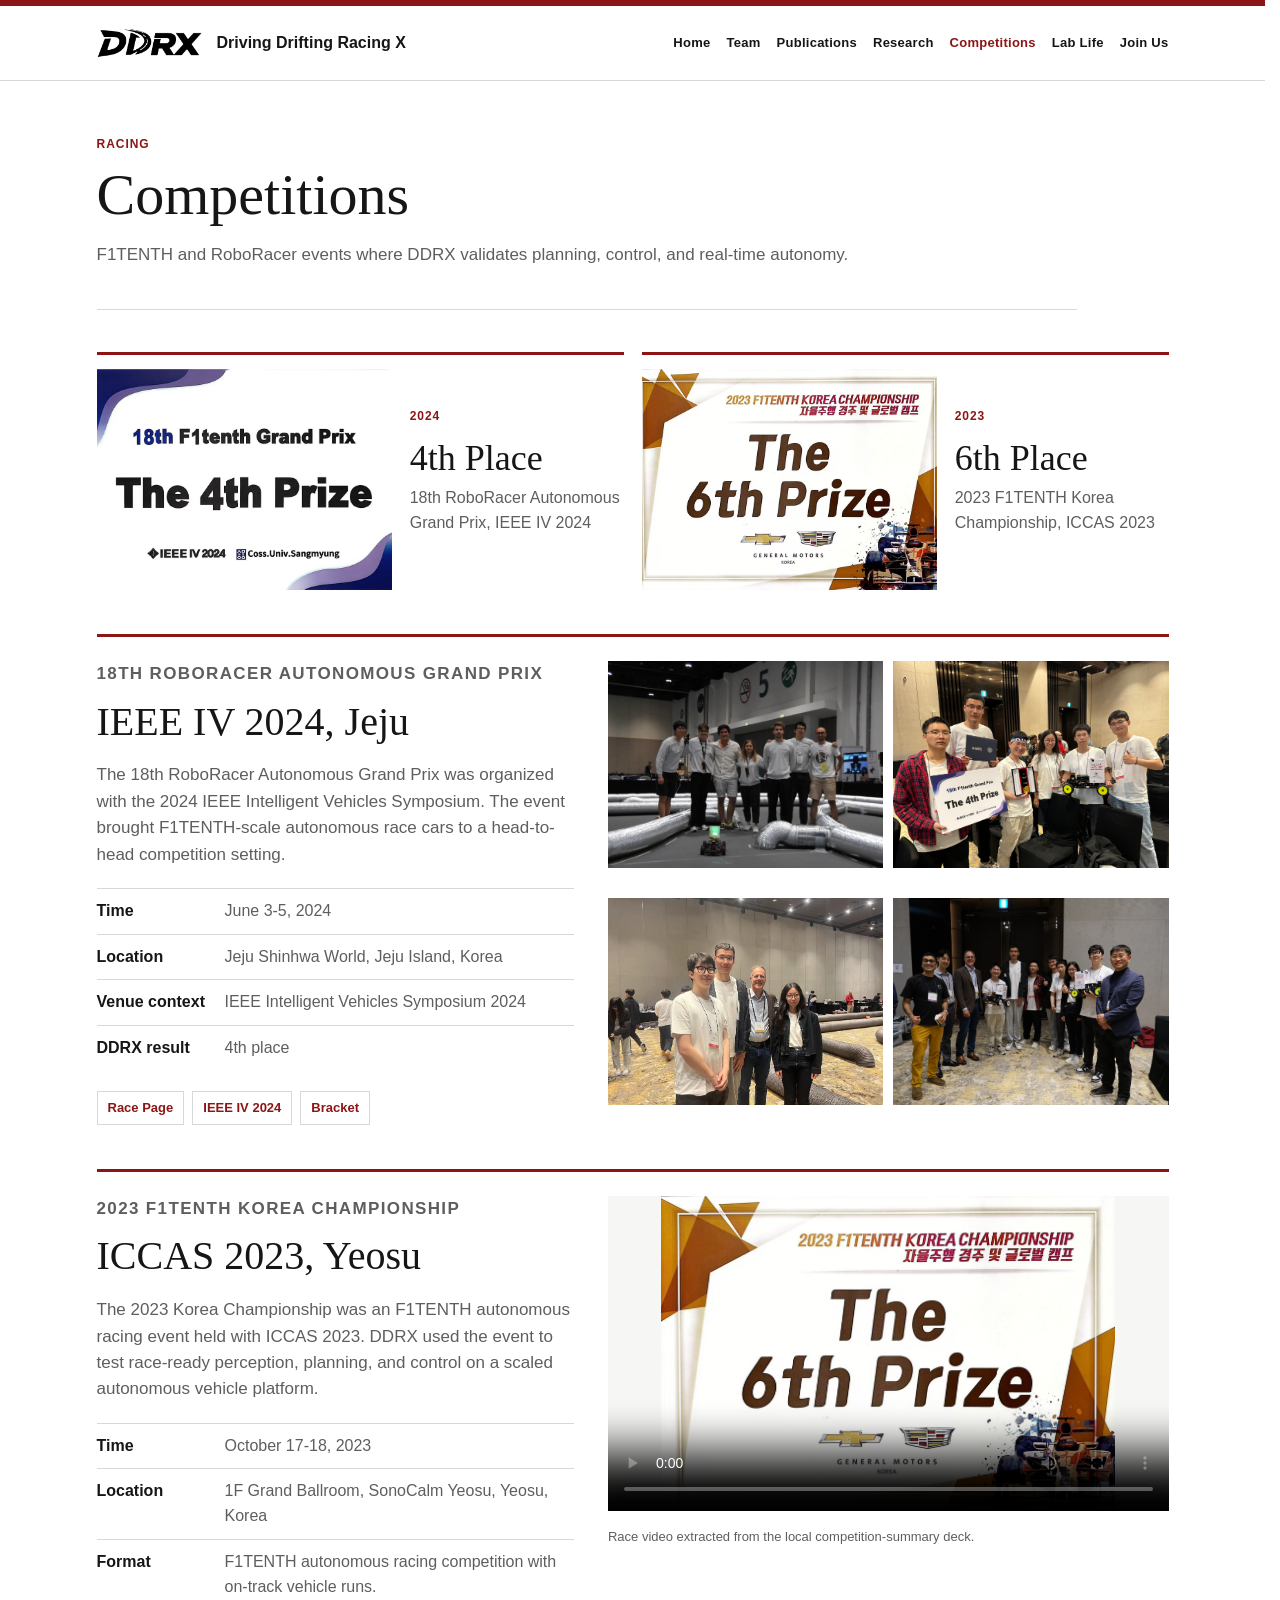
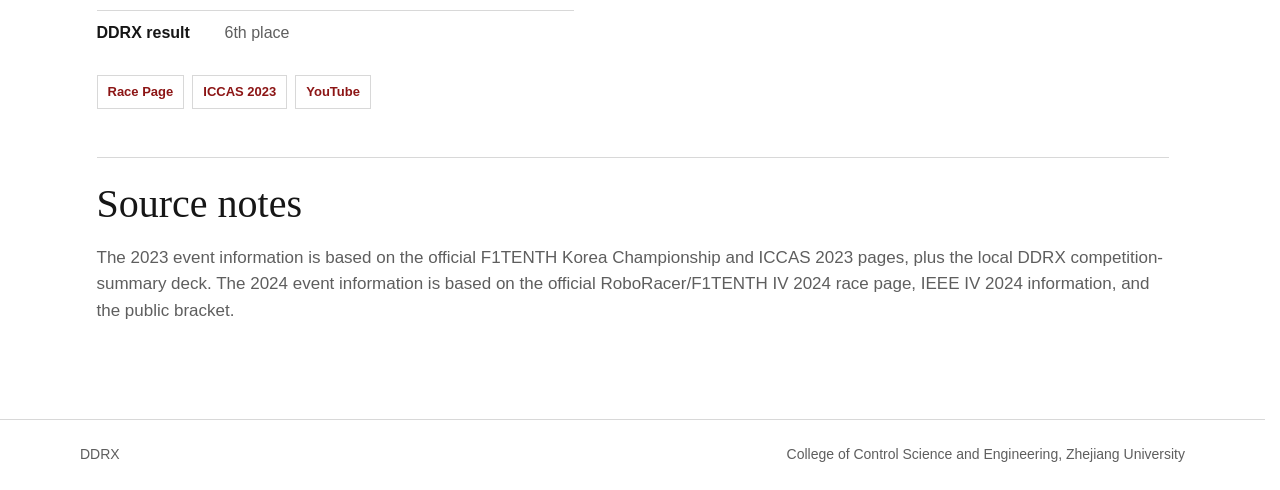
==== competitions.html @ b9c8c486 "Highlight competition awards" ====
<!doctype html>
<html lang="en">
  <head>
    <meta charset="utf-8">
    <meta name="viewport" content="width=device-width, initial-scale=1">
    <title>Competitions - DDRX Vehicle Control Group</title>
    <link rel="stylesheet" href="assets/css/styles.css">
  </head>
  <body>
    <header class="site-header">
      <div class="top-rule"></div>
      <div class="header-inner">
        <a class="brand" href="index.html" aria-label="DDRX home">
          <img src="assets/images/ddrx-logo-transparent.png" alt="DDRX">
          <span>Driving Drifting Racing X</span>
        </a>
        <button class="nav-toggle" type="button" aria-label="Open navigation" aria-expanded="false">
          <span></span><span></span><span></span>
        </button>
        <nav class="site-nav" aria-label="Main navigation">
          <a href="index.html">Home</a>
          <a href="people.html">Team</a>
          <a href="publications.html">Publications</a>
          <a href="projects.html">Research</a>
          <a href="competitions.html" aria-current="page">Competitions</a>
          <a href="lab-life.html">Lab Life</a>
          <a href="contact.html">Join Us</a>
        </nav>
      </div>
    </header>

    <main class="page">
      <section class="page-heading wide">
        <p class="eyebrow">Racing</p>
        <h1>Competitions</h1>
        <p>F1TENTH and RoboRacer events where DDRX validates planning, control, and real-time autonomy.</p>
      </section>

      <section class="award-highlights">
        <article>
          <img src="assets/images/competitions/iv-2024/iv-2024-award-4th.jpg" alt="DDRX 4th place award at the 18th RoboRacer Autonomous Grand Prix">
          <div>
            <p class="eyebrow">2024</p>
            <h2>4th Place</h2>
            <p>18th RoboRacer Autonomous Grand Prix, IEEE IV 2024</p>
          </div>
        </article>
        <article>
          <img src="assets/images/competitions/korea-2023/korea-2023-award-6th.jpg" alt="DDRX 6th place award at the 2023 F1TENTH Korea Championship">
          <div>
            <p class="eyebrow">2023</p>
            <h2>6th Place</h2>
            <p>2023 F1TENTH Korea Championship, ICCAS 2023</p>
          </div>
        </article>
      </section>

      <section class="competition-list">
        <article class="competition-card">
          <div class="competition-copy">
            <p class="eyebrow">18th RoboRacer Autonomous Grand Prix</p>
            <h2>IEEE IV 2024, Jeju</h2>
            <p>The 18th RoboRacer Autonomous Grand Prix was organized with the 2024 IEEE Intelligent Vehicles Symposium. The event brought F1TENTH-scale autonomous race cars to a head-to-head competition setting.</p>
            <dl class="event-facts">
              <div><dt>Time</dt><dd>June 3-5, 2024</dd></div>
              <div><dt>Location</dt><dd>Jeju Shinhwa World, Jeju Island, Korea</dd></div>
              <div><dt>Venue context</dt><dd>IEEE Intelligent Vehicles Symposium 2024</dd></div>
              <div><dt>DDRX result</dt><dd>4th place</dd></div>
            </dl>
            <div class="paper-links">
              <a href="https://iv2024-race.f1tenth.org/" target="_blank" rel="noreferrer">Race Page</a>
              <a href="https://2024.ieee-iv.org/" target="_blank" rel="noreferrer">IEEE IV 2024</a>
              <a href="https://challonge.com/18TH_Roboracer" target="_blank" rel="noreferrer">Bracket</a>
            </div>
          </div>
          <div class="activity-gallery">
            <img src="assets/images/competitions/iv-2024/iv-2024-01.jpg" alt="DDRX RoboRacer competition result">
            <img src="assets/images/competitions/iv-2024/iv-2024-02.jpg" alt="DDRX team at RoboRacer competition">
            <img src="assets/images/competitions/iv-2024/iv-2024-03.jpg" alt="DDRX race preparation">
            <img src="assets/images/competitions/iv-2024/iv-2024-04.jpg" alt="DDRX F1TENTH competition scene">
          </div>
        </article>

        <article class="competition-card">
          <div class="competition-copy">
            <p class="eyebrow">2023 F1TENTH Korea Championship</p>
            <h2>ICCAS 2023, Yeosu</h2>
            <p>The 2023 Korea Championship was an F1TENTH autonomous racing event held with ICCAS 2023. DDRX used the event to test race-ready perception, planning, and control on a scaled autonomous vehicle platform.</p>
            <dl class="event-facts">
              <div><dt>Time</dt><dd>October 17-18, 2023</dd></div>
              <div><dt>Location</dt><dd>1F Grand Ballroom, SonoCalm Yeosu, Yeosu, Korea</dd></div>
              <div><dt>Format</dt><dd>F1TENTH autonomous racing competition with on-track vehicle runs.</dd></div>
              <div><dt>DDRX result</dt><dd>6th place</dd></div>
            </dl>
            <div class="paper-links">
              <a href="https://korea-race23.f1tenth.org/" target="_blank" rel="noreferrer">Race Page</a>
              <a href="https://2023.iccas.org/" target="_blank" rel="noreferrer">ICCAS 2023</a>
              <a href="https://www.youtube.com/watch?v=LD_JWum5L_I" target="_blank" rel="noreferrer">YouTube</a>
            </div>
          </div>
          <div class="competition-media">
            <video controls preload="metadata" poster="assets/images/competitions/korea-2023/korea-2023-award-6th.jpg">
              <source src="assets/videos/competitions/korea-2023/korea-2023-race-video.mp4" type="video/mp4">
            </video>
            <p class="media-caption">Race video extracted from the local competition-summary deck.</p>
          </div>
        </article>
      </section>

      <section class="activity-note">
        <h2>Source notes</h2>
        <p>The 2023 event information is based on the official F1TENTH Korea Championship and ICCAS 2023 pages, plus the local DDRX competition-summary deck. The 2024 event information is based on the official RoboRacer/F1TENTH IV 2024 race page, IEEE IV 2024 information, and the public bracket.</p>
      </section>
    </main>

    <footer class="site-footer">
      <span>DDRX</span>
      <span>College of Control Science and Engineering, Zhejiang University</span>
    </footer>
    <script src="assets/js/main.js"></script>
  </body>
</html>
---- assets/css/styles.css ----
:root {
  --color-ink: #161616;
  --color-muted: #5e5e5e;
  --color-line: #d8d8d8;
  --color-paper: #ffffff;
  --color-soft: #f6f6f4;
  --color-accent: #8c1515;
  --color-accent-dark: #5f0f0f;
  --layout-max: 1120px;
  --space-page-x: 24px;
}

/* Base */
* {
  box-sizing: border-box;
}

html {
  color: var(--color-ink);
  font-family: Arial, Helvetica, sans-serif;
  line-height: 1.55;
  overflow-y: scroll;
  scroll-behavior: smooth;
  scrollbar-gutter: stable;
}

body {
  margin: 0;
  background: var(--color-paper);
}

a {
  color: var(--color-accent);
  text-decoration: none;
}

a:hover {
  color: var(--color-accent-dark);
  text-decoration: underline;
  text-underline-offset: 3px;
}

img {
  display: block;
  max-width: 100%;
}

h1,
h2,
h3,
p {
  margin-top: 0;
}

h1,
h2 {
  font-family: Georgia, "Times New Roman", serif;
  font-weight: 500;
  letter-spacing: 0;
}

h1 {
  margin-bottom: 18px;
  font-size: clamp(42px, 6vw, 76px);
  line-height: 1;
}

.hero-motto {
  margin-bottom: 0;
  font-size: clamp(30px, 3.7vw, 46px);
  line-height: 1.08;
}

.hero-motto span {
  display: block;
  white-space: nowrap;
}

.hero-motto span:nth-child(2) {
  margin-left: 0;
}

.hero-motto span:nth-child(3) {
  margin-left: 0;
}

.hero-motto em {
  color: var(--color-accent);
  font-style: normal;
}

h2 {
  margin-bottom: 18px;
  font-size: clamp(28px, 3.8vw, 40px);
  line-height: 1.12;
}

h3 {
  margin-bottom: 8px;
  font-size: 21px;
  line-height: 1.28;
}

/* Header */
.site-header {
  position: sticky;
  top: 0;
  z-index: 20;
  background: rgba(255, 255, 255, 0.96);
  border-bottom: 1px solid var(--color-line);
  backdrop-filter: blur(10px);
}

.top-rule {
  height: 6px;
  background: var(--color-accent);
}

.header-inner {
  display: flex;
  align-items: center;
  justify-content: space-between;
  gap: 24px;
  max-width: var(--layout-max);
  min-height: 74px;
  margin: 0 auto;
  padding: 0 var(--space-page-x);
}

.brand {
  display: flex;
  align-items: center;
  gap: 14px;
  min-width: 0;
  color: var(--color-ink);
  font-weight: 700;
}

.brand img {
  width: 106px;
  height: 36px;
  object-fit: contain;
}

.brand span {
  max-width: 300px;
  overflow: hidden;
  white-space: nowrap;
  text-overflow: ellipsis;
}

.site-nav {
  display: flex;
  gap: 16px;
  align-items: center;
}

.site-nav a {
  color: var(--color-ink);
  font-size: 13px;
  font-weight: 700;
  letter-spacing: 0.02em;
}

.site-nav a[aria-current="page"] {
  color: var(--color-accent);
}

.nav-toggle {
  display: none;
  width: 42px;
  height: 42px;
  border: 1px solid var(--color-line);
  background: var(--color-paper);
}

.nav-toggle span {
  display: block;
  width: 18px;
  height: 2px;
  margin: 4px auto;
  background: var(--color-ink);
}

/* Shared Layout */
.lab-intro,
.research-overview,
.front-columns,
.source-band,
.page,
.lab-system {
  max-width: var(--layout-max);
  margin: 0 auto;
  padding-right: var(--space-page-x);
  padding-left: var(--space-page-x);
}

.page {
  padding-top: 54px;
  padding-bottom: 78px;
}

.home-page {
  max-width: var(--layout-max);
  margin: 0 auto;
  padding-right: var(--space-page-x);
  padding-left: var(--space-page-x);
}

.home-page .lab-intro,
.home-page .research-overview,
.home-page .front-columns,
.home-page .source-band {
  padding-right: 0;
  padding-left: 0;
}

.page-heading {
  max-width: 820px;
  margin-bottom: 42px;
  padding-bottom: 24px;
  border-bottom: 1px solid var(--color-line);
}

.page-heading.wide {
  max-width: 980px;
}

.page-heading h1 {
  font-size: clamp(36px, 4.7vw, 58px);
}

.page-heading p:not(.eyebrow) {
  color: var(--color-muted);
  font-size: 17px;
}

.eyebrow,
.tag {
  color: var(--color-accent);
  font-size: 12px;
  font-weight: 800;
  letter-spacing: 0.08em;
  text-transform: uppercase;
}

.eyebrow {
  margin-bottom: 12px;
  white-space: nowrap;
}

.tag {
  display: inline-flex;
  margin-bottom: 18px;
}

.section-heading {
  margin-bottom: 24px;
}

.muted,
.research-overview p,
.research-showcase p,
.publication p,
.profile-bio,
.profile-head p,
.news-list span {
  color: var(--color-muted);
}

.source-links,
.paper-links,
.profile-links {
  display: flex;
  flex-wrap: wrap;
  gap: 8px;
}

.source-links a,
.paper-links a,
.profile-links a,
.research-showcase a,
.contact-box a {
  display: inline-flex;
  align-items: center;
  min-height: 34px;
  padding: 0 10px;
  border: 1px solid var(--color-line);
  background: var(--color-paper);
  color: var(--color-accent);
  font-size: 13px;
  font-weight: 700;
}

/* Home */
.lab-hero {
  display: grid;
  grid-template-columns: minmax(520px, 1fr) minmax(320px, 0.82fr);
  gap: 28px;
  align-items: center;
  min-height: 0;
  padding-bottom: 24px;
  border-bottom: 1px solid var(--color-line);
}

.hero-copy p:not(.eyebrow) {
  max-width: 520px;
  color: var(--color-muted);
  font-size: 19px;
}

.hero-brand-panel {
  display: grid;
  justify-items: end;
  padding: 0;
  transform: translateY(8px);
}

.hero-brand-panel img {
  width: min(100%, 430px);
  max-height: 126px;
  object-fit: contain;
}

.lab-intro {
  display: grid;
  grid-template-columns: 1.2fr 0.8fr;
  gap: 34px;
  padding-top: 24px;
  padding-bottom: 32px;
  border-bottom: 1px solid var(--color-line);
}

.lab-intro p {
  max-width: 720px;
  color: var(--color-muted);
  font-size: 18px;
}

.intro-facts {
  display: grid;
  gap: 12px;
  align-content: start;
}

.intro-facts span {
  display: flex;
  justify-content: space-between;
  gap: 20px;
  padding-bottom: 12px;
  border-bottom: 1px solid var(--color-line);
  color: var(--color-muted);
}

.intro-facts strong {
  color: var(--color-ink);
}

.research-overview {
  display: grid;
  grid-template-columns: repeat(3, minmax(0, 1fr));
  gap: 20px;
  padding-top: 38px;
  padding-bottom: 42px;
}

.research-overview article,
.research-showcase article,
.profile-card,
.publication,
.contact-box {
  border-top: 3px solid var(--color-accent);
  background: var(--color-paper);
}

.research-overview img,
.research-thumb {
  width: 100%;
  height: 138px;
  object-fit: cover;
  margin-bottom: 20px;
  border-bottom: 1px solid var(--color-line);
  background: var(--color-soft);
}

.front-columns {
  display: grid;
  grid-template-columns: minmax(0, 1fr) 300px;
  gap: 34px;
  padding-top: 42px;
  padding-bottom: 46px;
  border-top: 1px solid var(--color-line);
}

.featured-list {
  display: grid;
  gap: 18px;
}

.featured-list a {
  display: grid;
  grid-template-columns: 180px minmax(0, 1fr);
  gap: 18px;
  align-items: center;
  padding-bottom: 18px;
  border-bottom: 1px solid var(--color-line);
}

.featured-list img {
  width: 100%;
  height: 102px;
  object-fit: cover;
  background: var(--color-soft);
}

.featured-list time,
.news-list time {
  display: block;
  margin-bottom: 7px;
  color: var(--color-accent);
  font-size: 12px;
  font-weight: 800;
  letter-spacing: 0.04em;
  text-transform: uppercase;
}

.featured-list strong {
  color: var(--color-ink);
  font-size: 19px;
  line-height: 1.35;
}

.news-panel {
  padding-left: 28px;
  border-left: 1px solid var(--color-line);
}

.news-panel h2,
.publication-year h2,
.people-section h2 {
  font-size: 30px;
}

.news-list {
  display: grid;
  gap: 20px;
  margin: 0;
  padding: 0;
  list-style: none;
}

.source-band {
  display: grid;
  grid-template-columns: 1fr auto;
  gap: 28px;
  align-items: center;
  padding-top: 28px;
  padding-bottom: 30px;
  border-top: 1px solid var(--color-line);
}

.source-band h2 {
  font-size: 26px;
}

.source-band p {
  margin-bottom: 0;
  color: var(--color-muted);
}

/* Research */
.research-showcase {
  display: grid;
  grid-template-columns: repeat(3, minmax(0, 1fr));
  gap: 24px;
}

.research-showcase article {
  padding-bottom: 24px;
}

.research-showcase article > :not(img) {
  margin-right: 20px;
  margin-left: 20px;
}

.clean-list {
  margin: 18px 20px 20px;
  padding-left: 18px;
  color: var(--color-muted);
}

.lab-system {
  padding-top: 56px;
  padding-bottom: 66px;
}

.system-grid {
  display: grid;
  grid-template-columns: repeat(3, minmax(0, 1fr));
  border-top: 1px solid var(--color-line);
  border-left: 1px solid var(--color-line);
}

.system-grid div {
  min-height: 132px;
  padding: 22px;
  border-right: 1px solid var(--color-line);
  border-bottom: 1px solid var(--color-line);
}

.system-grid strong {
  display: block;
  margin-bottom: 8px;
  font-size: 18px;
}

.system-grid span {
  color: var(--color-muted);
}

/* People */
.people-section + .people-section {
  margin-top: 48px;
}

.profile-grid {
  display: grid;
  grid-template-columns: repeat(3, minmax(0, 1fr));
  gap: 18px;
}

.lead-grid {
  grid-template-columns: repeat(2, minmax(0, 1fr));
}

.publication-year h2,
.people-section h2 {
  margin-bottom: 22px;
  padding-bottom: 10px;
  border-bottom: 1px solid var(--color-line);
}

.profile-card {
  display: flex;
  flex-direction: column;
  gap: 16px;
  min-height: 100%;
  padding: 18px;
  border: 1px solid var(--color-line);
  border-top: 3px solid var(--color-accent);
}

.lead-profile {
  min-height: 100%;
}

.profile-mark {
  display: grid;
  place-items: center;
  width: 100%;
  min-height: 40px;
  border: 0;
  background: transparent;
  color: var(--color-accent);
  font-size: 24px;
  font-weight: 800;
  justify-content: start;
}

.profile-photo {
  width: 100%;
  height: auto;
  max-height: 220px;
  object-fit: contain;
}

.profile-head {
  display: grid;
  grid-template-columns: 1fr;
  gap: 8px;
}

.profile-title-row {
  display: grid;
  gap: 10px;
}

.profile-head h3 {
  margin-bottom: 0;
  font-size: 24px;
}

.profile-links {
  justify-content: flex-start;
}

/* Publications */
.publication-year {
  margin-top: 44px;
}

.publication {
  display: grid;
  grid-template-columns: minmax(300px, 360px) minmax(0, 1fr);
  gap: 26px;
  margin-bottom: 18px;
  padding: 18px 0 20px;
  border-top: 1px solid var(--color-line);
}

.publication:first-of-type {
  border-top: 3px solid var(--color-accent);
}

.paper-figure,
.paper-visual {
  aspect-ratio: 16 / 9;
  min-height: 180px;
  overflow: hidden;
  border: 1px solid var(--color-line);
  background: var(--color-paper);
}

.paper-figure img {
  width: 100%;
  height: 100%;
  object-fit: contain;
  padding: 8px;
  background: var(--color-paper);
}

/* Fallback artwork used only when a paper-specific figure is unavailable. */
.paper-visual {
  position: relative;
  background:
    repeating-linear-gradient(0deg, rgba(22, 22, 22, 0.055) 0 1px, transparent 1px 18px),
    repeating-linear-gradient(90deg, rgba(22, 22, 22, 0.055) 0 1px, transparent 1px 18px),
    #f2f2f2;
}

.paper-visual::before,
.paper-visual::after,
.paper-visual span,
.paper-visual i,
.paper-visual b {
  content: "";
  position: absolute;
  display: block;
}

.paper-visual::before {
  inset: 28px 20px;
  border: 2px solid rgba(140, 21, 21, 0.42);
  border-left-color: transparent;
  border-radius: 50%;
  transform: rotate(-16deg);
}

.paper-visual::after {
  width: 18px;
  height: 10px;
  right: 42px;
  bottom: 42px;
  background: var(--color-accent);
  transform: rotate(-18deg);
  box-shadow: -42px -34px 0 #333333;
}

.paper-visual span {
  right: 18px;
  left: 18px;
  top: 50%;
  height: 2px;
  background: linear-gradient(90deg, transparent, var(--color-accent), #333333, transparent);
  transform: rotate(-12deg);
}

.paper-visual i {
  width: 60px;
  height: 34px;
  left: 22px;
  bottom: 22px;
  border: 2px solid rgba(22, 22, 22, 0.18);
}

.paper-visual b {
  width: 7px;
  height: 7px;
  left: 38px;
  top: 34px;
  border-radius: 50%;
  background: var(--color-ink);
  box-shadow: 34px 18px 0 var(--color-accent), 82px 46px 0 #333333;
}

.paper-title {
  margin-bottom: 8px;
  color: var(--color-ink) !important;
  font-size: 19px;
  font-weight: 700;
  line-height: 1.35;
}

.paper-title a {
  color: var(--color-ink);
}

.paper-authors,
.paper-venue {
  margin-bottom: 5px;
}

.paper-links {
  margin-top: 12px;
}

.competition-list {
  display: grid;
  gap: 44px;
}

.award-highlights {
  display: grid;
  grid-template-columns: repeat(2, minmax(0, 1fr));
  gap: 18px;
  margin-bottom: 44px;
}

.award-highlights article {
  display: grid;
  grid-template-columns: minmax(0, 0.58fr) minmax(180px, 0.42fr);
  gap: 18px;
  align-items: center;
  padding-top: 14px;
  border-top: 3px solid var(--color-accent);
}

.award-highlights img {
  width: 100%;
  aspect-ratio: 4 / 3;
  object-fit: cover;
  background: var(--color-soft);
}

.award-highlights h2 {
  margin-bottom: 8px;
  font-size: clamp(26px, 3.2vw, 36px);
}

.award-highlights p:not(.eyebrow) {
  color: var(--color-muted);
}

.competition-card {
  display: grid;
  grid-template-columns: minmax(0, 0.46fr) minmax(0, 0.54fr);
  gap: 34px;
  padding-top: 24px;
  border-top: 3px solid var(--color-accent);
}

.competition-copy p {
  color: var(--color-muted);
  font-size: 17px;
}

.event-facts {
  display: grid;
  gap: 0;
  margin: 20px 0;
}

.event-facts div {
  display: grid;
  grid-template-columns: 110px minmax(0, 1fr);
  gap: 18px;
  padding: 10px 0;
  border-top: 1px solid var(--color-line);
}

.event-facts dt {
  color: var(--color-ink);
  font-weight: 800;
}

.event-facts dd {
  margin: 0;
  color: var(--color-muted);
}

.competition-media video {
  width: 100%;
  aspect-ratio: 16 / 9;
  background: var(--color-soft);
}

.media-caption {
  margin-top: 8px;
  color: var(--color-muted);
  font-size: 13px;
}

.life-grid {
  display: grid;
  grid-template-columns: repeat(4, minmax(0, 1fr));
  gap: 18px;
}

.life-grid article {
  min-height: 220px;
  padding: 20px;
  border: 1px solid var(--color-line);
  border-top: 3px solid var(--color-accent);
  background: var(--color-paper);
}

.life-grid p:not(.eyebrow) {
  color: var(--color-muted);
}

/* Contact and Footer */
.activity-feature {
  display: grid;
  grid-template-columns: minmax(0, 0.42fr) minmax(0, 0.58fr);
  gap: 34px;
  align-items: start;
}

.activity-feature p,
.activity-note p {
  color: var(--color-muted);
  font-size: 17px;
}

.activity-gallery {
  display: grid;
  grid-template-columns: repeat(2, minmax(0, 1fr));
  gap: 10px;
}

.activity-gallery img {
  width: 100%;
  aspect-ratio: 4 / 3;
  object-fit: cover;
  background: var(--color-soft);
}

.activity-note {
  margin-top: 48px;
  padding-top: 24px;
  border-top: 1px solid var(--color-line);
}

.contact-layout {
  display: grid;
  grid-template-columns: minmax(0, 1fr) 340px;
  gap: 38px;
}

.contact-invitation {
  max-width: 760px;
}

.contact-invitation p {
  color: var(--color-muted);
  font-size: 18px;
}

.contact-invitation strong {
  color: var(--color-accent);
  font-weight: 800;
}

.contact-highlights {
  display: flex;
  flex-wrap: wrap;
  gap: 8px;
  margin: 24px 0;
}

.contact-highlights span {
  display: inline-flex;
  align-items: center;
  min-height: 34px;
  padding: 0 10px;
  border: 1px solid var(--color-line);
  color: var(--color-ink);
  font-size: 13px;
  font-weight: 700;
}

.contact-box {
  display: grid;
  gap: 10px;
  align-content: start;
  padding: 20px 0;
}

.site-footer {
  display: flex;
  justify-content: space-between;
  gap: 18px;
  padding: 24px max(var(--space-page-x), calc((100vw - var(--layout-max)) / 2));
  border-top: 1px solid var(--color-line);
  color: var(--color-muted);
  font-size: 14px;
}

/* Responsive */
@media (max-width: 900px) {
  .lab-hero,
  .lab-intro,
  .front-columns,
  .source-band,
  .competition-card,
  .activity-feature,
  .contact-layout {
    grid-template-columns: 1fr;
  }

  .research-overview,
  .research-showcase,
  .profile-grid,
  .award-highlights,
  .life-grid,
  .system-grid {
    grid-template-columns: 1fr;
  }

  .news-panel {
    padding-left: 0;
    border-left: 0;
  }

  .lab-hero {
    grid-template-columns: 1fr;
  }

  .hero-brand-panel {
    justify-items: start;
    transform: none;
  }

  .hero-brand-panel img {
    width: min(100%, 280px);
    max-height: 84px;
  }
}

@media (max-width: 700px) {
  :root {
    --space-page-x: 18px;
  }

  .header-inner {
    padding: 0 var(--space-page-x);
  }

  .brand span {
    max-width: calc(100vw - 190px);
  }

  .nav-toggle {
    display: block;
  }

  .site-nav {
    position: absolute;
    top: 80px;
    right: var(--space-page-x);
    left: var(--space-page-x);
    display: none;
    flex-direction: column;
    align-items: stretch;
    gap: 0;
    padding: 10px 14px;
    border: 1px solid var(--color-line);
    background: var(--color-paper);
  }

  .site-nav.is-open {
    display: flex;
  }

  .site-nav a {
    padding: 10px 0;
    border-bottom: 1px solid var(--color-line);
  }

  .hero-brand-panel {
    min-height: auto;
    padding: 0;
  }

  .featured-list a,
  .publication,
  .profile-card,
  .lead-profile,
  .profile-head {
    grid-template-columns: 1fr;
  }

  .source-links {
    justify-content: flex-start;
  }

  h1 {
    font-size: 40px;
  }

  .hero-motto {
    font-size: clamp(29px, 8vw, 36px);
  }

  .hero-motto span:nth-child(2),
  .hero-motto span:nth-child(3) {
    margin-left: 0;
  }

  .hero-motto span {
    white-space: normal;
  }

  .award-highlights article {
    grid-template-columns: 1fr;
  }

  .eyebrow {
    white-space: normal;
  }
}
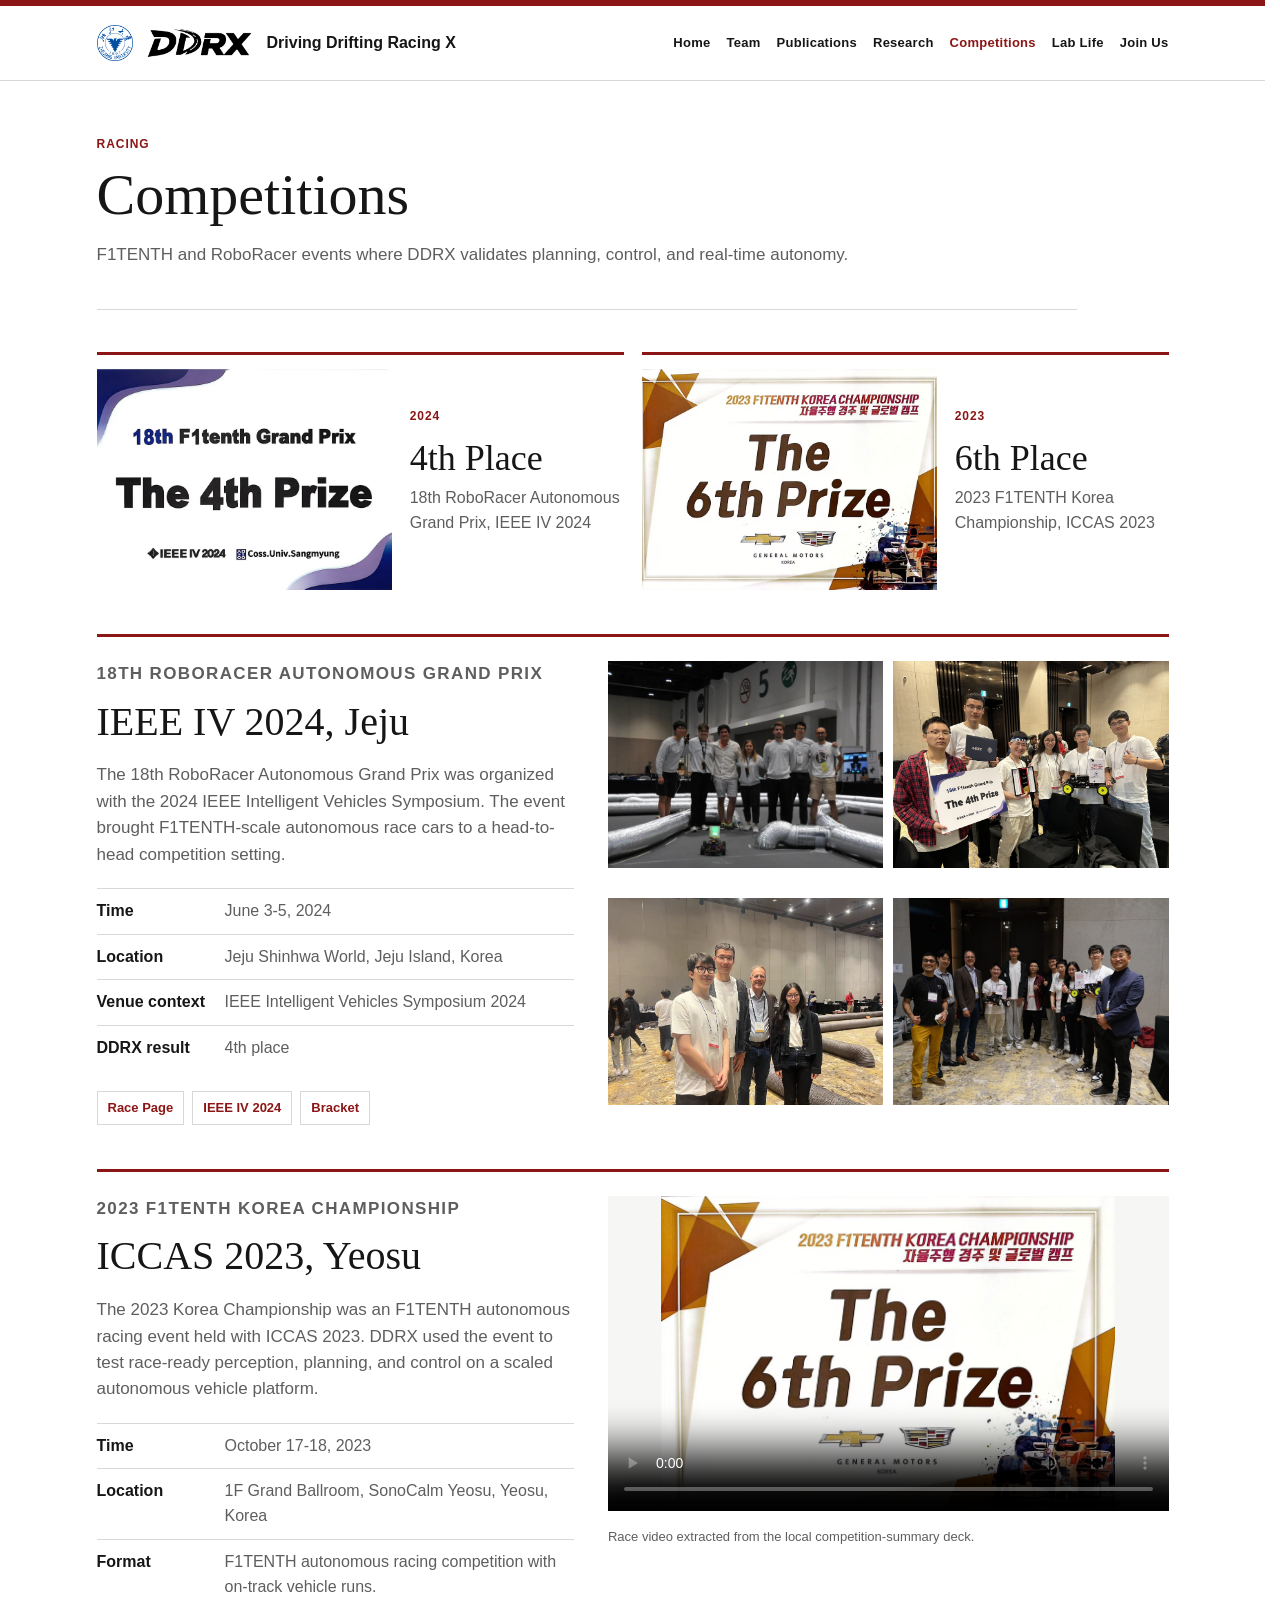
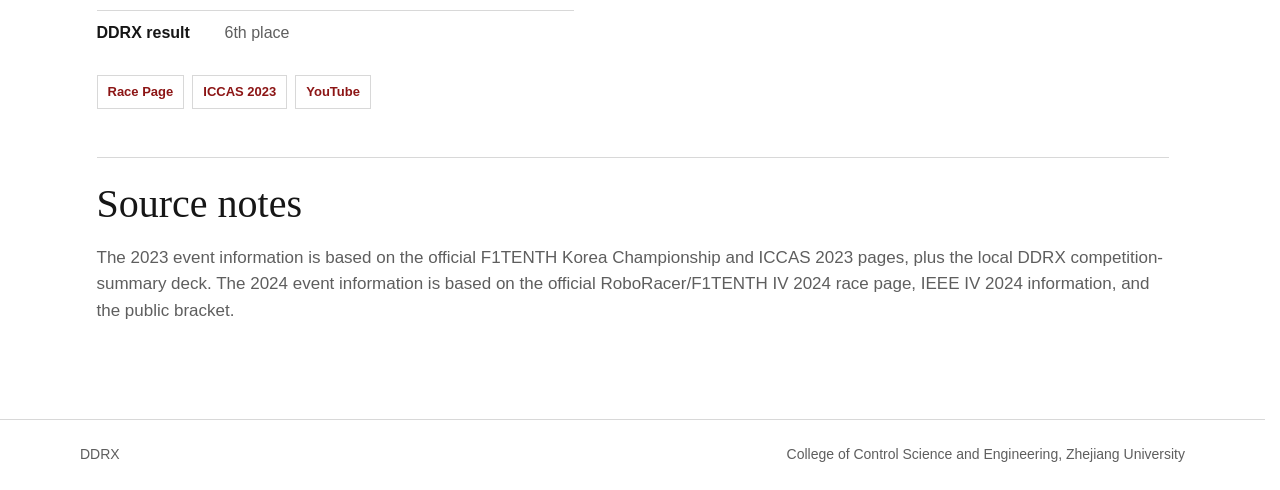
==== commit 145930fa: "Structure publications and optimize sharing" ====
--- a/competitions.html
+++ b/competitions.html
@@ -4,6 +4,13 @@
     <meta charset="utf-8">
     <meta name="viewport" content="width=device-width, initial-scale=1">
     <title>Competitions - DDRX Vehicle Control Group</title>
+    <meta name="description" content="DDRX competition records in F1TENTH and RoboRacer autonomous racing events.">
+    <meta property="og:title" content="Competitions - DDRX Vehicle Control Group">
+    <meta property="og:description" content="DDRX competition records in F1TENTH and RoboRacer autonomous racing events.">
+    <meta property="og:type" content="website">
+    <meta property="og:url" content="https://zju-ddrx.github.io/competitions.html">
+    <meta property="og:image" content="https://zju-ddrx.github.io/assets/images/ddrx-logo-transparent.png">
+    <meta name="twitter:card" content="summary_large_image">
     <link rel="stylesheet" href="assets/css/styles.css">
   </head>
   <body>
@@ -11,7 +18,8 @@
       <div class="top-rule"></div>
       <div class="header-inner">
         <a class="brand" href="index.html" aria-label="DDRX home">
-          <img src="assets/images/ddrx-logo-transparent.png" alt="DDRX">
+                    <img class="zju-mark" src="assets/images/zju-logo.png" alt="Zhejiang University">
+<img src="assets/images/ddrx-logo-transparent.png" alt="DDRX">
           <span>Driving Drifting Racing X</span>
         </a>
         <button class="nav-toggle" type="button" aria-label="Open navigation" aria-expanded="false">
--- a/assets/css/styles.css
+++ b/assets/css/styles.css
@@ -140,6 +140,11 @@
   width: 106px;
   height: 36px;
   object-fit: contain;
+}
+
+.brand .zju-mark {
+  width: 36px;
+  height: 36px;
 }
 
 .brand span {
@@ -278,6 +283,7 @@
 
 .source-links a,
 .paper-links a,
+.paper-links button,
 .profile-links a,
 .research-showcase a,
 .contact-box a {
@@ -292,6 +298,11 @@
   font-weight: 700;
 }
 
+.paper-links button {
+  cursor: pointer;
+  font-family: inherit;
+}
+
 /* Home */
 .lab-hero {
   display: grid;
@@ -801,6 +812,98 @@
   font-size: 13px;
 }
 
+.life-hero {
+  display: grid;
+  grid-template-columns: minmax(0, 0.58fr) minmax(0, 0.42fr);
+  gap: 28px;
+  align-items: center;
+  margin-bottom: 30px;
+  padding-top: 18px;
+  border-top: 3px solid var(--color-accent);
+}
+
+.life-hero img {
+  width: 100%;
+  aspect-ratio: 16 / 9;
+  object-fit: cover;
+  background: var(--color-soft);
+}
+
+.life-slideshow {
+  position: relative;
+  aspect-ratio: 16 / 9;
+  overflow: hidden;
+  background: var(--color-soft);
+}
+
+.life-slideshow img {
+  position: absolute;
+  inset: 0;
+  width: 100%;
+  height: 100%;
+  opacity: 0;
+  transition: opacity 900ms ease;
+}
+
+.life-slideshow img.is-active {
+  opacity: 1;
+}
+
+.life-hero p:not(.eyebrow),
+.empty-life-section p {
+  color: var(--color-muted);
+}
+
+.life-section {
+  padding-top: 10px;
+}
+
+.life-section + .life-section {
+  margin-top: 48px;
+}
+
+.life-section-divided {
+  padding-top: 42px;
+  border-top: 1px solid var(--color-line);
+}
+
+.life-gallery {
+  display: grid;
+  grid-template-columns: repeat(3, minmax(0, 1fr));
+  gap: 18px;
+}
+
+.life-gallery figure {
+  margin: 0;
+  border-top: 3px solid var(--color-accent);
+}
+
+.life-gallery img {
+  width: 100%;
+  aspect-ratio: 4 / 3;
+  object-fit: cover;
+  background: var(--color-soft);
+}
+
+.life-gallery figcaption {
+  display: grid;
+  gap: 2px;
+  padding-top: 10px;
+}
+
+.life-gallery time {
+  color: var(--color-accent);
+  font-size: 12px;
+  font-weight: 800;
+  letter-spacing: 0.04em;
+  text-transform: uppercase;
+}
+
+.life-gallery span {
+  color: var(--color-ink);
+  font-weight: 700;
+}
+
 .life-grid {
   display: grid;
   grid-template-columns: repeat(4, minmax(0, 1fr));
@@ -872,24 +975,6 @@
   font-weight: 800;
 }
 
-.contact-highlights {
-  display: flex;
-  flex-wrap: wrap;
-  gap: 8px;
-  margin: 24px 0;
-}
-
-.contact-highlights span {
-  display: inline-flex;
-  align-items: center;
-  min-height: 34px;
-  padding: 0 10px;
-  border: 1px solid var(--color-line);
-  color: var(--color-ink);
-  font-size: 13px;
-  font-weight: 700;
-}
-
 .contact-box {
   display: grid;
   gap: 10px;
@@ -913,6 +998,7 @@
   .lab-intro,
   .front-columns,
   .source-band,
+  .life-hero,
   .competition-card,
   .activity-feature,
   .contact-layout {
@@ -924,6 +1010,7 @@
   .profile-grid,
   .award-highlights,
   .life-grid,
+  .life-gallery,
   .system-grid {
     grid-template-columns: 1fr;
   }
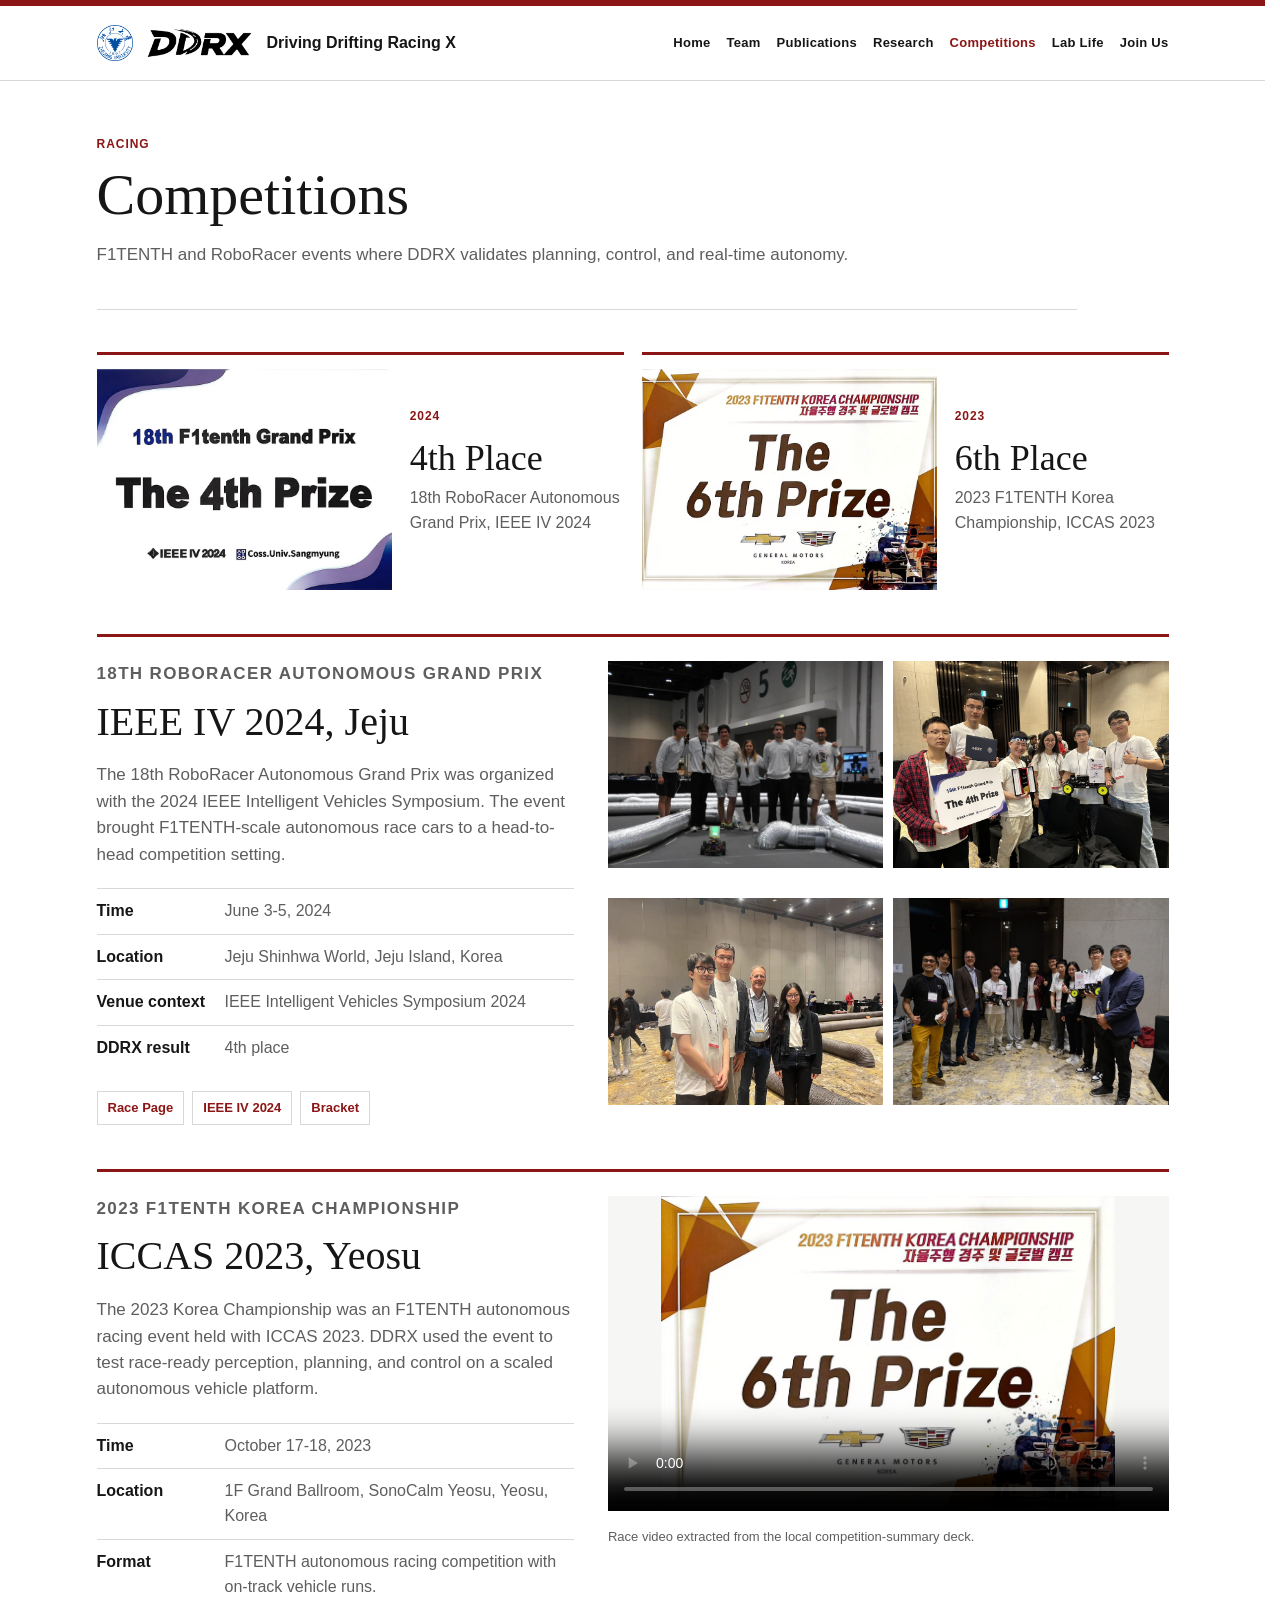
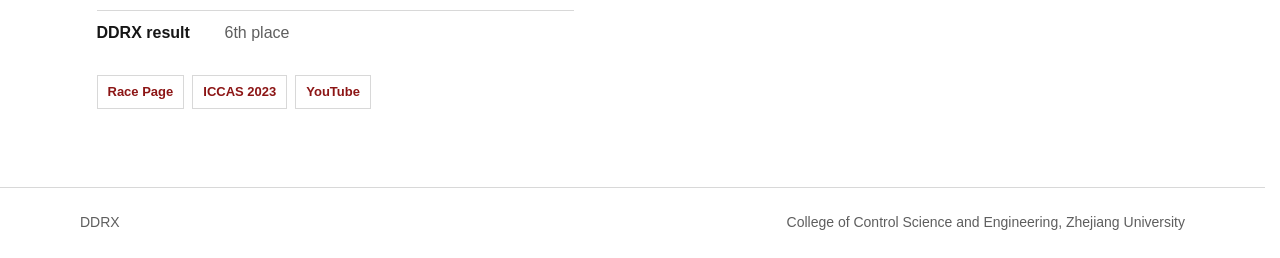
==== commit ed46a6ff: "Refine page structure and publication citations" ====
--- a/competitions.html
+++ b/competitions.html
@@ -115,10 +115,6 @@
         </article>
       </section>
 
-      <section class="activity-note">
-        <h2>Source notes</h2>
-        <p>The 2023 event information is based on the official F1TENTH Korea Championship and ICCAS 2023 pages, plus the local DDRX competition-summary deck. The 2024 event information is based on the official RoboRacer/F1TENTH IV 2024 race page, IEEE IV 2024 information, and the public bracket.</p>
-      </section>
     </main>
 
     <footer class="site-footer">
--- a/assets/css/styles.css
+++ b/assets/css/styles.css
@@ -192,6 +192,7 @@
 .research-overview,
 .front-columns,
 .source-band,
+.home-research-heading,
 .page,
 .lab-system {
   max-width: var(--layout-max);
@@ -215,7 +216,8 @@
 .home-page .lab-intro,
 .home-page .research-overview,
 .home-page .front-columns,
-.home-page .source-band {
+.home-page .source-band,
+.home-page .home-research-heading {
   padding-right: 0;
   padding-left: 0;
 }
@@ -306,31 +308,37 @@
 /* Home */
 .lab-hero {
   display: grid;
-  grid-template-columns: minmax(520px, 1fr) minmax(320px, 0.82fr);
-  gap: 28px;
+  grid-template-columns: minmax(0, 1fr) 300px;
+  gap: 44px;
   align-items: center;
   min-height: 0;
-  padding-bottom: 24px;
+  padding-bottom: 28px;
   border-bottom: 1px solid var(--color-line);
 }
 
-.hero-copy p:not(.eyebrow) {
-  max-width: 520px;
-  color: var(--color-muted);
-  font-size: 19px;
-}
-
-.hero-brand-panel {
-  display: grid;
-  justify-items: end;
-  padding: 0;
-  transform: translateY(8px);
-}
-
-.hero-brand-panel img {
-  width: min(100%, 430px);
-  max-height: 126px;
+.hero-identity {
+  display: grid;
+  justify-items: center;
+  text-align: center;
+}
+
+.hero-logo {
+  width: min(470px, 78%);
+  margin: 8px 0 20px;
   object-fit: contain;
+}
+
+.hero-facts {
+  align-self: center;
+}
+
+.home-research-heading {
+  padding-top: 28px;
+  padding-bottom: 0;
+}
+
+.home-research-heading h2 {
+  margin-bottom: 0;
 }
 
 .lab-intro {
@@ -371,7 +379,7 @@
   display: grid;
   grid-template-columns: repeat(3, minmax(0, 1fr));
   gap: 20px;
-  padding-top: 38px;
+  padding-top: 22px;
   padding-bottom: 42px;
 }
 
@@ -405,22 +413,23 @@
 
 .featured-list {
   display: grid;
+  grid-template-columns: repeat(3, minmax(0, 1fr));
   gap: 18px;
 }
 
 .featured-list a {
   display: grid;
-  grid-template-columns: 180px minmax(0, 1fr);
-  gap: 18px;
-  align-items: center;
+  gap: 14px;
+  align-content: start;
   padding-bottom: 18px;
   border-bottom: 1px solid var(--color-line);
 }
 
 .featured-list img {
   width: 100%;
-  height: 102px;
-  object-fit: cover;
+  height: auto;
+  aspect-ratio: 16 / 9;
+  object-fit: contain;
   background: var(--color-soft);
 }
 
@@ -437,7 +446,7 @@
 
 .featured-list strong {
   color: var(--color-ink);
-  font-size: 19px;
+  font-size: 17px;
   line-height: 1.35;
 }
 
@@ -973,6 +982,12 @@
 .contact-invitation strong {
   color: var(--color-accent);
   font-weight: 800;
+}
+
+.contact-address {
+  margin-top: 28px;
+  font-size: 14px !important;
+  line-height: 1.45;
 }
 
 .contact-box {
@@ -1009,6 +1024,7 @@
   .research-showcase,
   .profile-grid,
   .award-highlights,
+  .featured-list,
   .life-grid,
   .life-gallery,
   .system-grid {
@@ -1024,14 +1040,8 @@
     grid-template-columns: 1fr;
   }
 
-  .hero-brand-panel {
-    justify-items: start;
-    transform: none;
-  }
-
-  .hero-brand-panel img {
-    width: min(100%, 280px);
-    max-height: 84px;
+  .hero-logo {
+    width: min(360px, 86%);
   }
 }
 
@@ -1075,11 +1085,6 @@
     border-bottom: 1px solid var(--color-line);
   }
 
-  .hero-brand-panel {
-    min-height: auto;
-    padding: 0;
-  }
-
   .featured-list a,
   .publication,
   .profile-card,
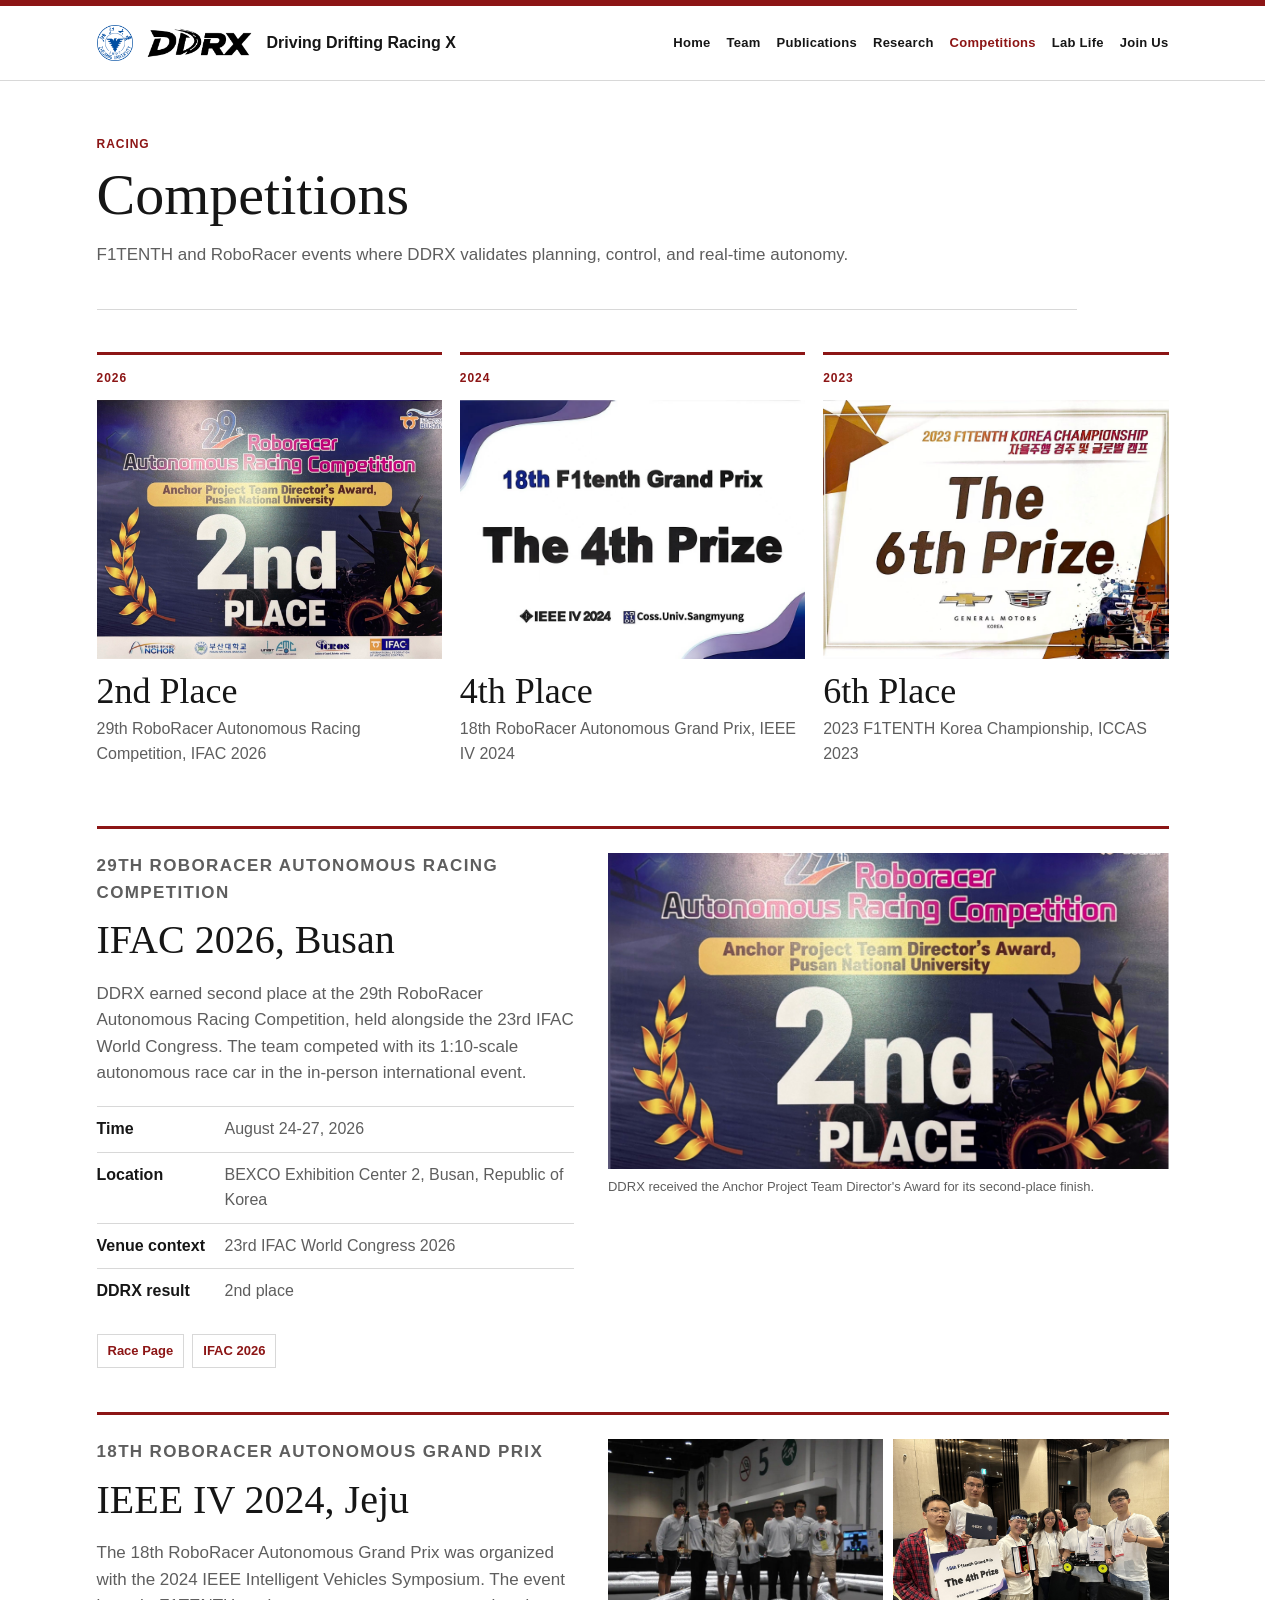
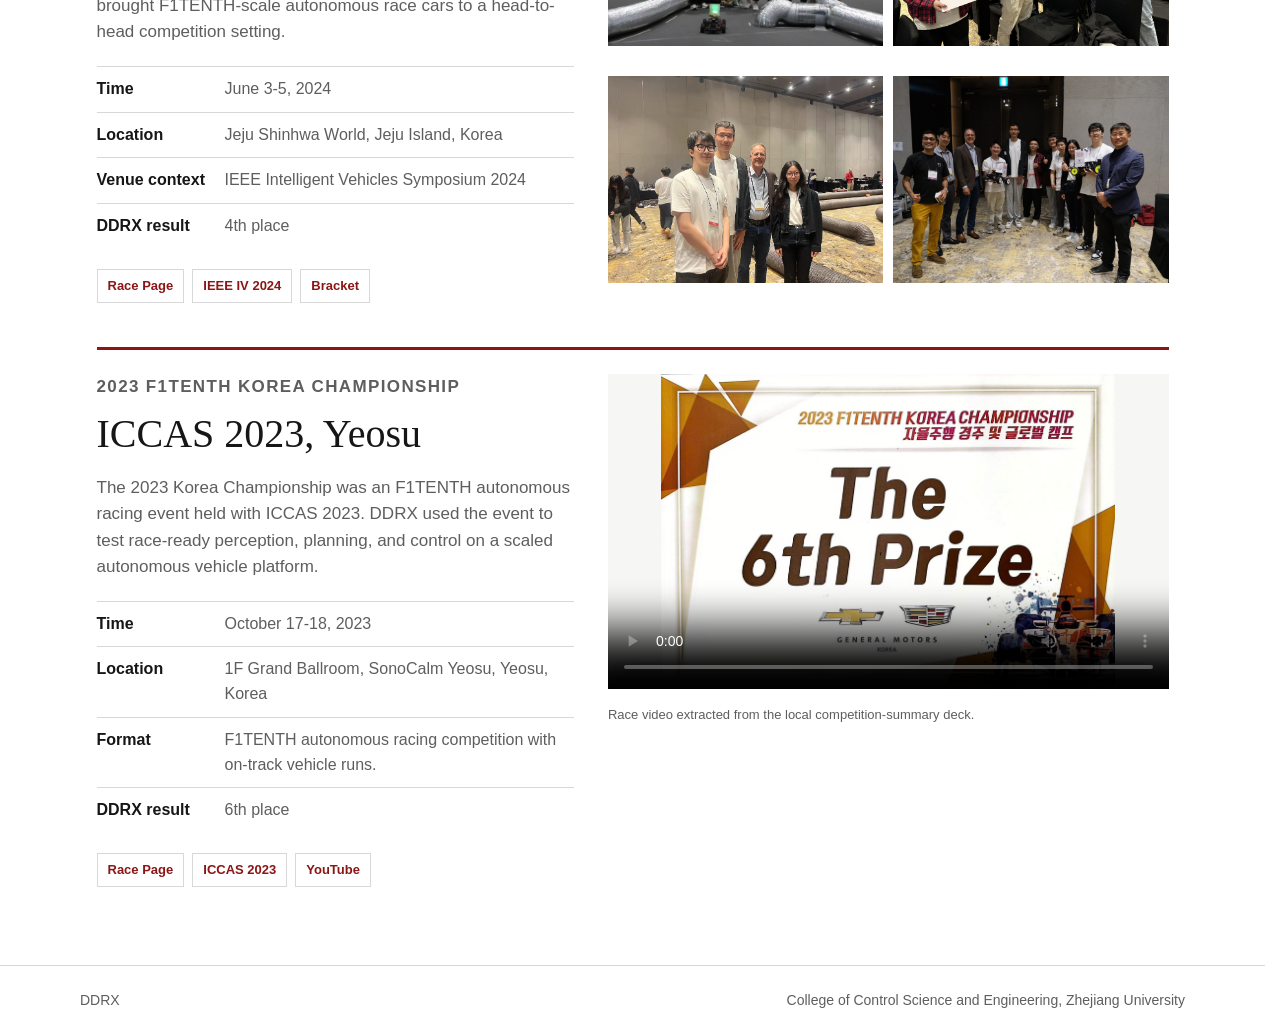
==== commit e8e13090: "Update DDRX website content and team" ====
--- a/competitions.html
+++ b/competitions.html
@@ -4,13 +4,14 @@
     <meta charset="utf-8">
     <meta name="viewport" content="width=device-width, initial-scale=1">
     <title>Competitions - DDRX Vehicle Control Group</title>
-    <meta name="description" content="DDRX competition records in F1TENTH and RoboRacer autonomous racing events.">
+    <meta name="description" content="DDRX competition records in F1TENTH and RoboRacer autonomous racing events, including a second-place finish at IFAC 2026.">
     <meta property="og:title" content="Competitions - DDRX Vehicle Control Group">
-    <meta property="og:description" content="DDRX competition records in F1TENTH and RoboRacer autonomous racing events.">
+    <meta property="og:description" content="DDRX competition records in F1TENTH and RoboRacer autonomous racing events, including a second-place finish at IFAC 2026.">
     <meta property="og:type" content="website">
     <meta property="og:url" content="https://zju-ddrx.github.io/competitions.html">
     <meta property="og:image" content="https://zju-ddrx.github.io/assets/images/ddrx-logo-transparent.png">
     <meta name="twitter:card" content="summary_large_image">
+    <link rel="canonical" href="https://zju-ddrx.github.io/competitions.html">
     <link rel="stylesheet" href="assets/css/styles.css">
   </head>
   <body>
@@ -27,12 +28,12 @@
         </button>
         <nav class="site-nav" aria-label="Main navigation">
           <a href="index.html">Home</a>
-          <a href="people.html">Team</a>
+          <a href="team.html">Team</a>
           <a href="publications.html">Publications</a>
-          <a href="projects.html">Research</a>
+          <a href="research.html">Research</a>
           <a href="competitions.html" aria-current="page">Competitions</a>
           <a href="lab-life.html">Lab Life</a>
-          <a href="contact.html">Join Us</a>
+          <a href="join-us.html">Join Us</a>
         </nav>
       </div>
     </header>
@@ -46,17 +47,25 @@
 
       <section class="award-highlights">
         <article>
+          <p class="eyebrow">2026</p>
+          <img src="assets/images/competitions/ifac-2026/ifac-2026-award-2nd.jpg" alt="DDRX second-place award at the 29th RoboRacer Autonomous Racing Competition at IFAC 2026">
+          <div>
+            <h2>2nd Place</h2>
+            <p>29th RoboRacer Autonomous Racing Competition, IFAC 2026</p>
+          </div>
+        </article>
+        <article>
+          <p class="eyebrow">2024</p>
           <img src="assets/images/competitions/iv-2024/iv-2024-award-4th.jpg" alt="DDRX 4th place award at the 18th RoboRacer Autonomous Grand Prix">
           <div>
-            <p class="eyebrow">2024</p>
             <h2>4th Place</h2>
             <p>18th RoboRacer Autonomous Grand Prix, IEEE IV 2024</p>
           </div>
         </article>
         <article>
+          <p class="eyebrow">2023</p>
           <img src="assets/images/competitions/korea-2023/korea-2023-award-6th.jpg" alt="DDRX 6th place award at the 2023 F1TENTH Korea Championship">
           <div>
-            <p class="eyebrow">2023</p>
             <h2>6th Place</h2>
             <p>2023 F1TENTH Korea Championship, ICCAS 2023</p>
           </div>
@@ -64,6 +73,28 @@
       </section>
 
       <section class="competition-list">
+        <article class="competition-card" id="ifac-2026">
+          <div class="competition-copy">
+            <p class="eyebrow">29th RoboRacer Autonomous Racing Competition</p>
+            <h2>IFAC 2026, Busan</h2>
+            <p>DDRX earned second place at the 29th RoboRacer Autonomous Racing Competition, held alongside the 23rd IFAC World Congress. The team competed with its 1:10-scale autonomous race car in the in-person international event.</p>
+            <dl class="event-facts">
+              <div><dt>Time</dt><dd>August 24-27, 2026</dd></div>
+              <div><dt>Location</dt><dd>BEXCO Exhibition Center 2, Busan, Republic of Korea</dd></div>
+              <div><dt>Venue context</dt><dd>23rd IFAC World Congress 2026</dd></div>
+              <div><dt>DDRX result</dt><dd>2nd place</dd></div>
+            </dl>
+            <div class="paper-links">
+              <a href="https://2026ifac-roboracer.com/en/index.html" target="_blank" rel="noreferrer">Race Page</a>
+              <a href="https://www.ifac2026.org/" target="_blank" rel="noreferrer">IFAC 2026</a>
+            </div>
+          </div>
+          <div class="competition-media">
+            <img src="assets/images/competitions/ifac-2026/ifac-2026-award-2nd.jpg" alt="DDRX second-place award at IFAC 2026 RoboRacer">
+            <p class="media-caption">DDRX received the Anchor Project Team Director's Award for its second-place finish.</p>
+          </div>
+        </article>
+
         <article class="competition-card">
           <div class="competition-copy">
             <p class="eyebrow">18th RoboRacer Autonomous Grand Prix</p>
--- a/assets/css/styles.css
+++ b/assets/css/styles.css
@@ -67,8 +67,11 @@
 
 .hero-motto {
   margin-bottom: 0;
-  font-size: clamp(30px, 3.7vw, 46px);
-  line-height: 1.08;
+  font-family: "Palatino Linotype", Palatino, "Book Antiqua", Georgia, serif;
+  font-size: clamp(34px, 4vw, 54px);
+  font-style: italic;
+  font-weight: 400;
+  line-height: 1.18;
 }
 
 .hero-motto span {
@@ -86,7 +89,7 @@
 
 .hero-motto em {
   color: var(--color-accent);
-  font-style: normal;
+  font-style: italic;
 }
 
 h2 {
@@ -193,8 +196,7 @@
 .front-columns,
 .source-band,
 .home-research-heading,
-.page,
-.lab-system {
+.page {
   max-width: var(--layout-max);
   margin: 0 auto;
   padding-right: var(--space-page-x);
@@ -307,10 +309,6 @@
 
 /* Home */
 .lab-hero {
-  display: grid;
-  grid-template-columns: minmax(0, 1fr) 300px;
-  gap: 44px;
-  align-items: center;
   min-height: 0;
   padding-bottom: 28px;
   border-bottom: 1px solid var(--color-line);
@@ -318,18 +316,34 @@
 
 .hero-identity {
   display: grid;
-  justify-items: center;
+  grid-template-columns: 1fr;
+  justify-items: stretch;
+}
+
+.hero-identity .eyebrow {
+  justify-self: start;
+}
+
+.hero-logo {
+  justify-self: center;
+  width: min(560px, 86%);
+  margin: 10px 0 24px;
+  object-fit: contain;
+}
+
+.hero-motto {
+  justify-self: center;
   text-align: center;
 }
 
-.hero-logo {
-  width: min(470px, 78%);
-  margin: 8px 0 20px;
-  object-fit: contain;
-}
-
-.hero-facts {
-  align-self: center;
+.team-header-photo {
+  display: block;
+  width: 100%;
+  height: auto;
+  margin-bottom: 48px;
+  aspect-ratio: 16 / 9;
+  object-fit: cover;
+  background: var(--color-soft);
 }
 
 .home-research-heading {
@@ -413,24 +427,21 @@
 
 .featured-list {
   display: grid;
-  grid-template-columns: repeat(3, minmax(0, 1fr));
-  gap: 18px;
+  gap: 30px;
 }
 
 .featured-list a {
   display: grid;
-  gap: 14px;
+  gap: 12px;
   align-content: start;
-  padding-bottom: 18px;
+  padding-bottom: 28px;
   border-bottom: 1px solid var(--color-line);
 }
 
 .featured-list img {
   width: 100%;
   height: auto;
-  aspect-ratio: 16 / 9;
   object-fit: contain;
-  background: var(--color-soft);
 }
 
 .featured-list time,
@@ -446,7 +457,7 @@
 
 .featured-list strong {
   color: var(--color-ink);
-  font-size: 17px;
+  font-size: 22px;
   line-height: 1.35;
 }
 
@@ -467,6 +478,64 @@
   margin: 0;
   padding: 0;
   list-style: none;
+}
+
+.news-list a {
+  display: block;
+  color: inherit;
+}
+
+.news-list a:hover {
+  color: inherit;
+  text-decoration: none;
+}
+
+.news-list a:hover span {
+  color: var(--color-accent);
+}
+
+.news-photo {
+  width: 100%;
+  margin-top: 12px;
+  aspect-ratio: 4 / 3;
+  object-fit: cover;
+}
+
+.news-facts {
+  margin-bottom: 34px;
+  padding-bottom: 0;
+  border-bottom: 0;
+}
+
+.home-life-preview,
+.home-follow-preview,
+.home-contact-preview {
+  margin-top: 34px;
+  padding-top: 26px;
+  border-top: 1px solid var(--color-line);
+}
+
+.home-life-preview h2,
+.home-follow-preview h2,
+.home-contact-preview h2 {
+  font-size: 30px;
+}
+
+.home-contact-preview p {
+  color: var(--color-muted);
+}
+
+.compact-slideshow {
+  display: block;
+  margin-bottom: 12px;
+}
+
+.home-life-preview h2 a {
+  color: var(--color-ink);
+}
+
+.home-life-preview h2 a:hover {
+  color: var(--color-accent);
 }
 
 .source-band {
@@ -489,6 +558,12 @@
 }
 
 /* Research */
+.research-showcase,
+.lab-system,
+.video-showcase {
+  width: 100%;
+}
+
 .research-showcase {
   display: grid;
   grid-template-columns: repeat(3, minmax(0, 1fr));
@@ -535,6 +610,49 @@
   font-size: 18px;
 }
 
+.video-showcase {
+  padding-top: 54px;
+  padding-bottom: 70px;
+  border-top: 1px solid var(--color-line);
+}
+
+.video-showcase .section-heading {
+  margin-bottom: 28px;
+}
+
+.video-row {
+  display: grid;
+  grid-template-columns: minmax(0, 1.55fr) minmax(280px, 0.95fr);
+  gap: 28px;
+  align-items: center;
+  padding: 26px 0;
+  border-top: 1px solid var(--color-line);
+}
+
+.video-row h3 {
+  margin-bottom: 12px;
+  font-family: var(--font-sans);
+  font-size: 24px;
+  line-height: 1.25;
+}
+
+.video-row p:not(.eyebrow) {
+  color: var(--color-muted);
+}
+
+.video-frame {
+  width: 100%;
+  aspect-ratio: 16 / 9;
+  background: var(--color-soft);
+}
+
+.video-frame iframe {
+  width: 100%;
+  height: 100%;
+  border: 0;
+  display: block;
+}
+
 .system-grid span {
   color: var(--color-muted);
 }
@@ -559,6 +677,24 @@
   margin-bottom: 22px;
   padding-bottom: 10px;
   border-bottom: 1px solid var(--color-line);
+}
+
+.people-subsection + .people-subsection {
+  margin-top: 32px;
+}
+
+.people-subheading {
+  margin-bottom: 14px;
+  color: var(--color-ink);
+  font-family: var(--font-sans);
+  font-size: 22px;
+}
+
+.people-empty {
+  margin: 0;
+  padding: 16px 18px;
+  border: 1px dashed var(--color-line);
+  color: var(--color-muted);
 }
 
 .profile-card {
@@ -576,22 +712,21 @@
 }
 
 .profile-mark {
-  display: grid;
-  place-items: center;
-  width: 100%;
-  min-height: 40px;
-  border: 0;
-  background: transparent;
-  color: var(--color-accent);
-  font-size: 24px;
-  font-weight: 800;
-  justify-content: start;
+  display: none;
+}
+
+.profile-photo-frame {
+  display: flex;
+  align-items: center;
+  justify-content: center;
+  width: 100%;
+  aspect-ratio: 3 / 2;
+  overflow: hidden;
 }
 
 .profile-photo {
   width: 100%;
-  height: auto;
-  max-height: 220px;
+  height: 100%;
   object-fit: contain;
 }
 
@@ -731,6 +866,24 @@
   margin-bottom: 5px;
 }
 
+.paper-keywords {
+  display: flex;
+  flex-wrap: wrap;
+  gap: 6px;
+  margin-top: 10px;
+}
+
+.paper-keywords span {
+  display: inline-flex;
+  align-items: center;
+  min-height: 26px;
+  padding: 0 8px;
+  border: 1px solid var(--color-line);
+  color: var(--color-muted);
+  font-size: 12px;
+  font-weight: 700;
+}
+
 .paper-links {
   margin-top: 12px;
 }
@@ -742,18 +895,22 @@
 
 .award-highlights {
   display: grid;
-  grid-template-columns: repeat(2, minmax(0, 1fr));
+  grid-template-columns: repeat(3, minmax(0, 1fr));
   gap: 18px;
   margin-bottom: 44px;
 }
 
 .award-highlights article {
   display: grid;
-  grid-template-columns: minmax(0, 0.58fr) minmax(180px, 0.42fr);
-  gap: 18px;
-  align-items: center;
+  grid-template-columns: minmax(0, 1fr);
+  gap: 12px;
+  align-content: start;
   padding-top: 14px;
   border-top: 3px solid var(--color-accent);
+}
+
+.award-highlights .eyebrow {
+  margin-bottom: 0;
 }
 
 .award-highlights img {
@@ -764,7 +921,7 @@
 }
 
 .award-highlights h2 {
-  margin-bottom: 8px;
+  margin-bottom: 6px;
   font-size: clamp(26px, 3.2vw, 36px);
 }
 
@@ -785,6 +942,10 @@
   font-size: 17px;
 }
 
+.competition-copy .eyebrow {
+  white-space: normal;
+}
+
 .event-facts {
   display: grid;
   gap: 0;
@@ -812,6 +973,13 @@
 .competition-media video {
   width: 100%;
   aspect-ratio: 16 / 9;
+  background: var(--color-soft);
+}
+
+.competition-media > img {
+  width: 100%;
+  aspect-ratio: 16 / 9;
+  object-fit: cover;
   background: var(--color-soft);
 }
 
@@ -850,6 +1018,7 @@
   inset: 0;
   width: 100%;
   height: 100%;
+  object-fit: cover;
   opacity: 0;
   transition: opacity 900ms ease;
 }
@@ -968,6 +1137,72 @@
   display: grid;
   grid-template-columns: minmax(0, 1fr) 340px;
   gap: 38px;
+  align-items: start;
+}
+
+.join-layout {
+  display: grid;
+  grid-template-columns: minmax(0, 0.62fr) minmax(300px, 0.38fr);
+  gap: 48px;
+  align-items: start;
+  padding-top: 8px;
+}
+
+.join-invitation {
+  max-width: 760px;
+}
+
+.join-invitation h2,
+.join-quick-card h2 {
+  font-size: 30px;
+}
+
+.join-invitation p {
+  color: var(--color-ink);
+  font-size: 18px;
+  line-height: 1.5;
+}
+
+.join-invitation strong {
+  color: var(--color-accent);
+  font-weight: 800;
+}
+
+.join-sidebar {
+  display: grid;
+  gap: 16px;
+}
+
+.join-quick-card {
+  display: grid;
+  gap: 8px;
+  padding: 16px 18px 18px;
+  border: 1px solid var(--color-line);
+  border-top: 3px solid var(--color-accent);
+}
+
+.join-quick-card h2 {
+  margin-bottom: 4px;
+  font-size: 26px;
+}
+
+.join-quick-card p {
+  margin-bottom: 8px;
+  color: var(--color-muted);
+}
+
+.join-quick-card .eyebrow {
+  margin-bottom: 4px;
+}
+
+.join-quick-card .paper-links {
+  gap: 8px;
+  margin-top: 2px;
+}
+
+.join-quick-card .paper-links a {
+  min-height: 38px;
+  padding: 7px 12px;
 }
 
 .contact-invitation {
@@ -986,6 +1221,7 @@
 
 .contact-address {
   margin-top: 28px;
+  color: var(--color-muted) !important;
   font-size: 14px !important;
   line-height: 1.45;
 }
@@ -995,6 +1231,16 @@
   gap: 10px;
   align-content: start;
   padding: 20px 0;
+}
+
+.contact-sidebar {
+  display: grid;
+  gap: 28px;
+}
+
+.contact-sidebar .contact-box + .contact-box {
+  padding-top: 28px;
+  border-top: 1px solid var(--color-line);
 }
 
 .site-footer {
@@ -1016,7 +1262,9 @@
   .life-hero,
   .competition-card,
   .activity-feature,
-  .contact-layout {
+  .contact-layout,
+  .join-layout,
+  .video-row {
     grid-template-columns: 1fr;
   }
 
@@ -1041,7 +1289,7 @@
   }
 
   .hero-logo {
-    width: min(360px, 86%);
+    width: min(420px, 90%);
   }
 }
 
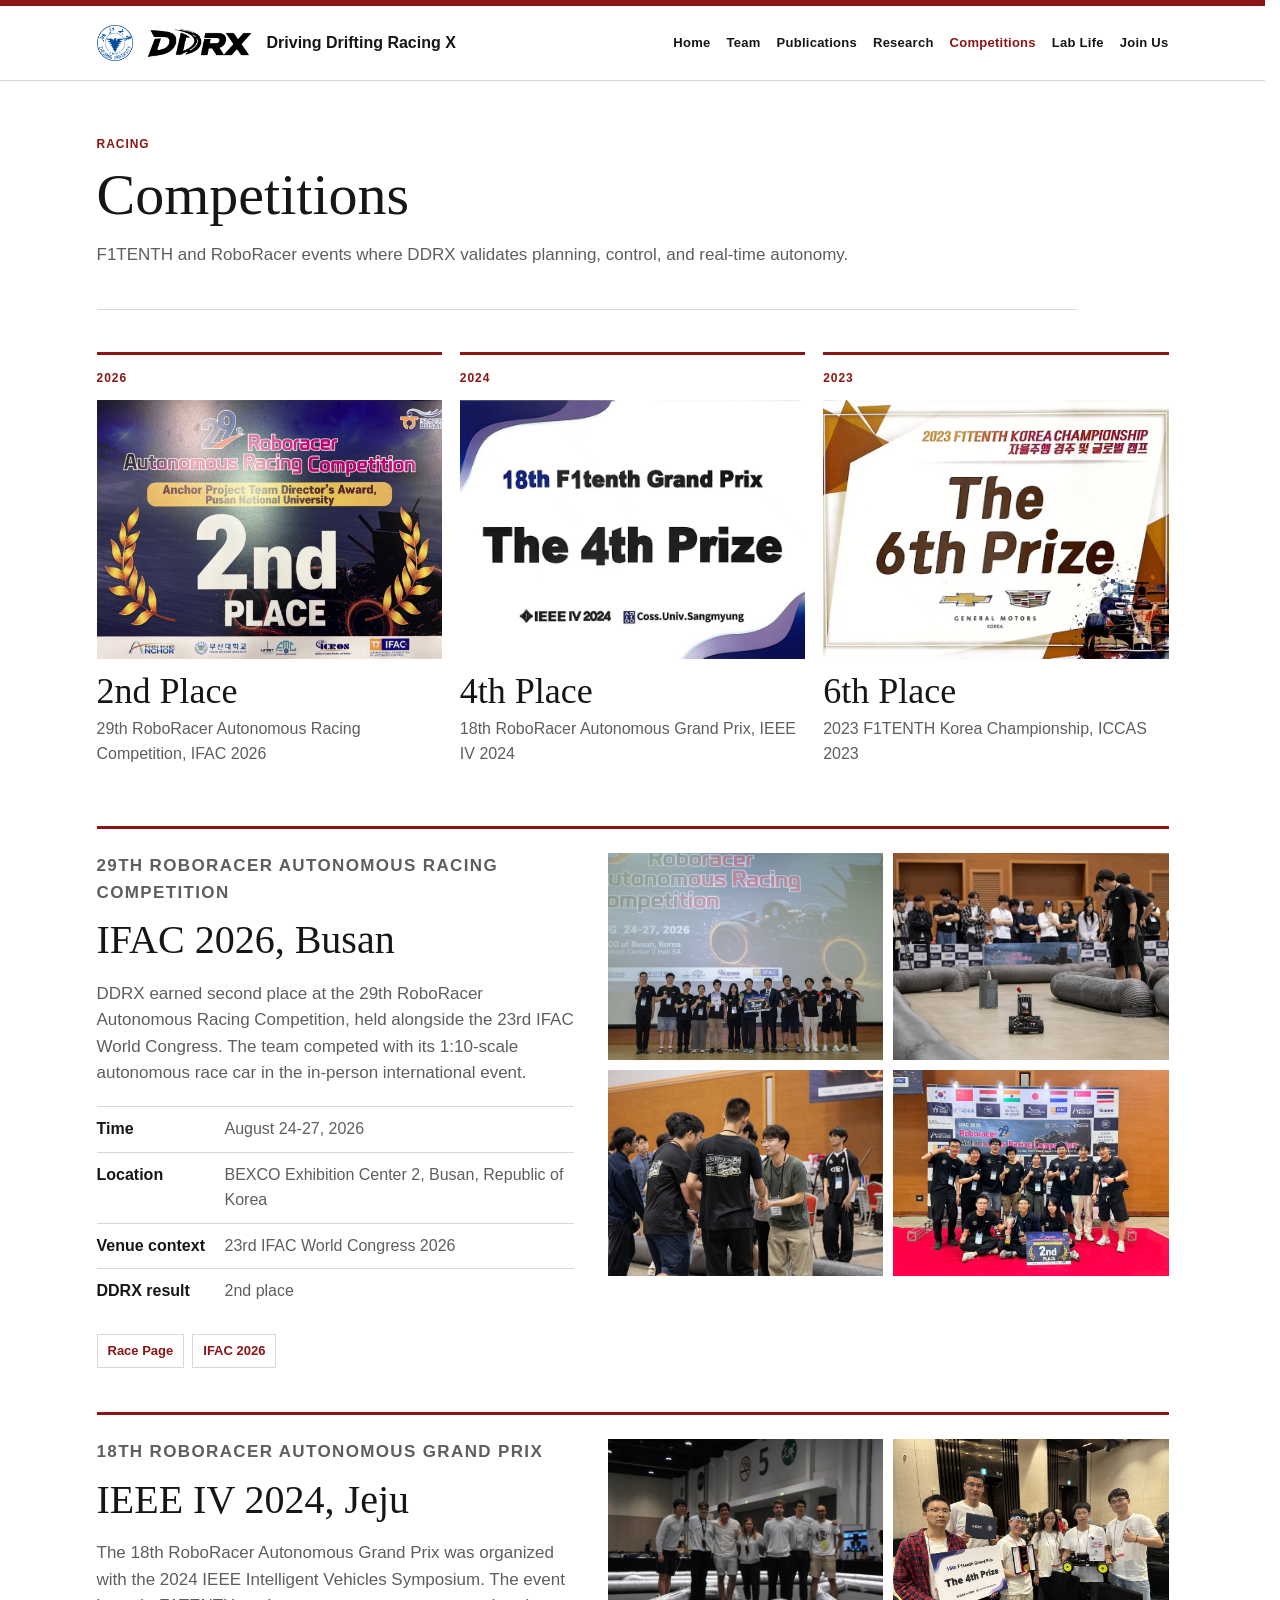
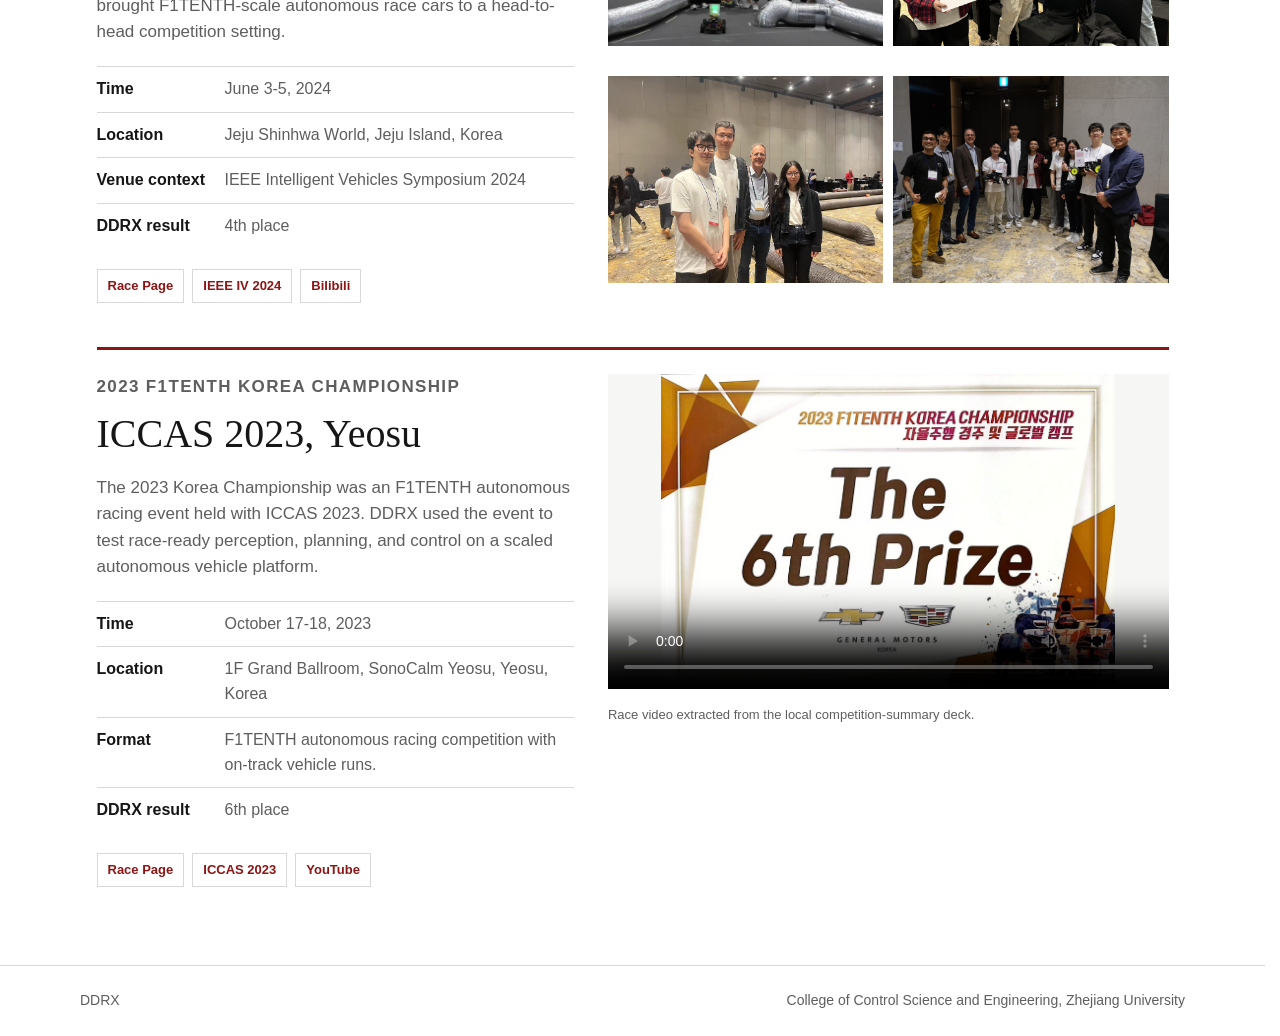
==== commit c9810c00: "Update research and event media" ====
--- a/competitions.html
+++ b/competitions.html
@@ -90,8 +90,12 @@
             </div>
           </div>
           <div class="competition-media">
-            <img src="assets/images/competitions/ifac-2026/ifac-2026-award-2nd.jpg" alt="DDRX second-place award at IFAC 2026 RoboRacer">
-            <p class="media-caption">DDRX received the Anchor Project Team Director's Award for its second-place finish.</p>
+            <div class="activity-gallery ifac-gallery">
+              <img src="assets/images/competitions/ifac-2026/ifac-2026-01.jpg" alt="DDRX team at the IFAC 2026 RoboRacer award ceremony">
+              <img src="assets/images/competitions/ifac-2026/ifac-2026-02.jpg" alt="DDRX autonomous race car on the IFAC 2026 RoboRacer track">
+              <img src="assets/images/competitions/ifac-2026/ifac-2026-03.jpg" alt="DDRX team members during the IFAC 2026 RoboRacer event">
+              <img src="assets/images/competitions/ifac-2026/ifac-2026-04.jpg" alt="DDRX team group photo at IFAC 2026 RoboRacer">
+            </div>
           </div>
         </article>
 
@@ -109,7 +113,7 @@
             <div class="paper-links">
               <a href="https://iv2024-race.f1tenth.org/" target="_blank" rel="noreferrer">Race Page</a>
               <a href="https://2024.ieee-iv.org/" target="_blank" rel="noreferrer">IEEE IV 2024</a>
-              <a href="https://challonge.com/18TH_Roboracer" target="_blank" rel="noreferrer">Bracket</a>
+              <a href="https://www.bilibili.com/video/BV18Ltd6mE6P/" target="_blank" rel="noreferrer">Bilibili</a>
             </div>
           </div>
           <div class="activity-gallery">
--- a/assets/css/styles.css
+++ b/assets/css/styles.css
@@ -409,7 +409,7 @@
 .research-overview img,
 .research-thumb {
   width: 100%;
-  height: 138px;
+  aspect-ratio: 1279 / 825;
   object-fit: cover;
   margin-bottom: 20px;
   border-bottom: 1px solid var(--color-line);
@@ -436,6 +436,10 @@
   align-content: start;
   padding-bottom: 28px;
   border-bottom: 1px solid var(--color-line);
+}
+
+.featured-list a:last-child {
+  border-bottom: 0;
 }
 
 .featured-list img {
@@ -672,11 +676,19 @@
   grid-template-columns: repeat(2, minmax(0, 1fr));
 }
 
+.lead-grid .profile-photo-frame {
+  aspect-ratio: 2.3 / 1;
+}
+
 .publication-year h2,
 .people-section h2 {
   margin-bottom: 22px;
   padding-bottom: 10px;
   border-bottom: 1px solid var(--color-line);
+}
+
+.publication-year h2 {
+  border-bottom: 3px solid var(--color-accent);
 }
 
 .people-subsection + .people-subsection {
@@ -761,11 +773,7 @@
   gap: 26px;
   margin-bottom: 18px;
   padding: 18px 0 20px;
-  border-top: 1px solid var(--color-line);
-}
-
-.publication:first-of-type {
-  border-top: 3px solid var(--color-accent);
+  border-top: 0;
 }
 
 .paper-figure,
@@ -1279,6 +1287,10 @@
     grid-template-columns: 1fr;
   }
 
+  .lead-grid .profile-photo-frame {
+    aspect-ratio: 3 / 2;
+  }
+
   .news-panel {
     padding-left: 0;
     border-left: 0;
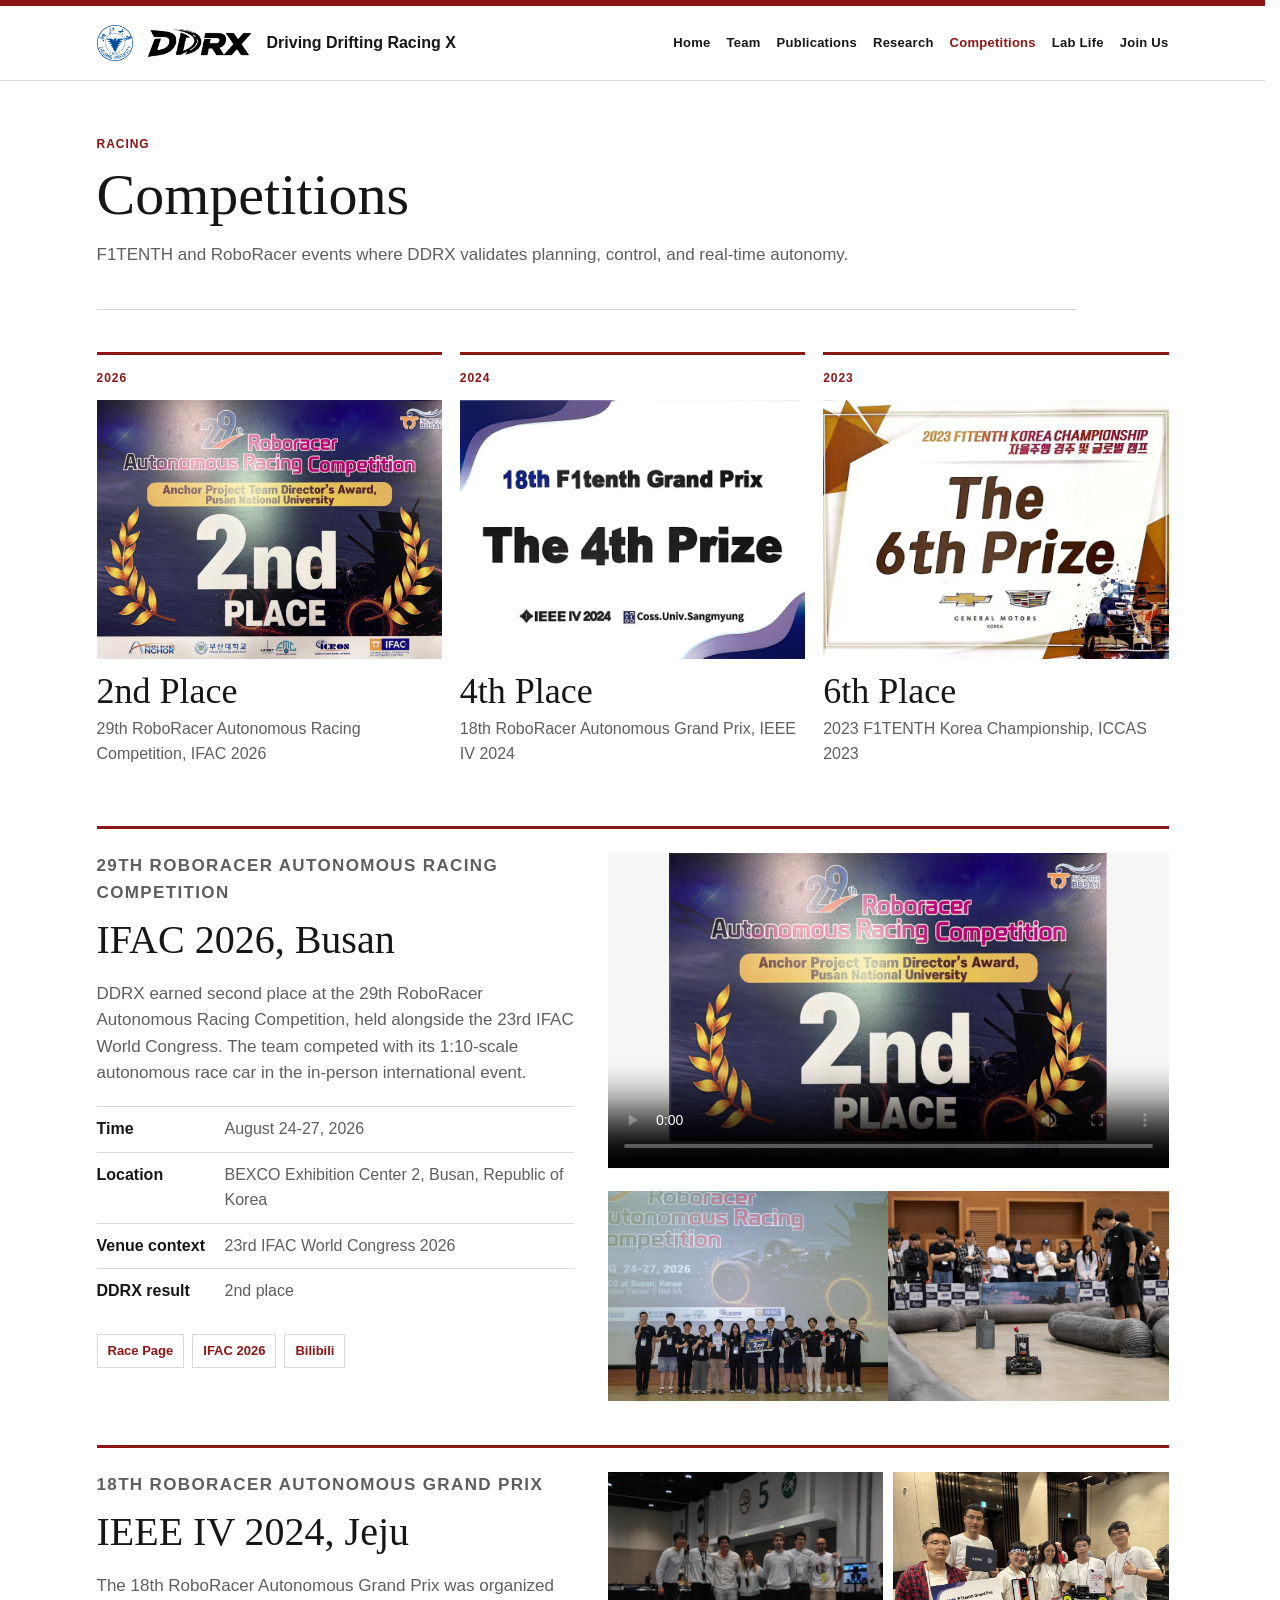
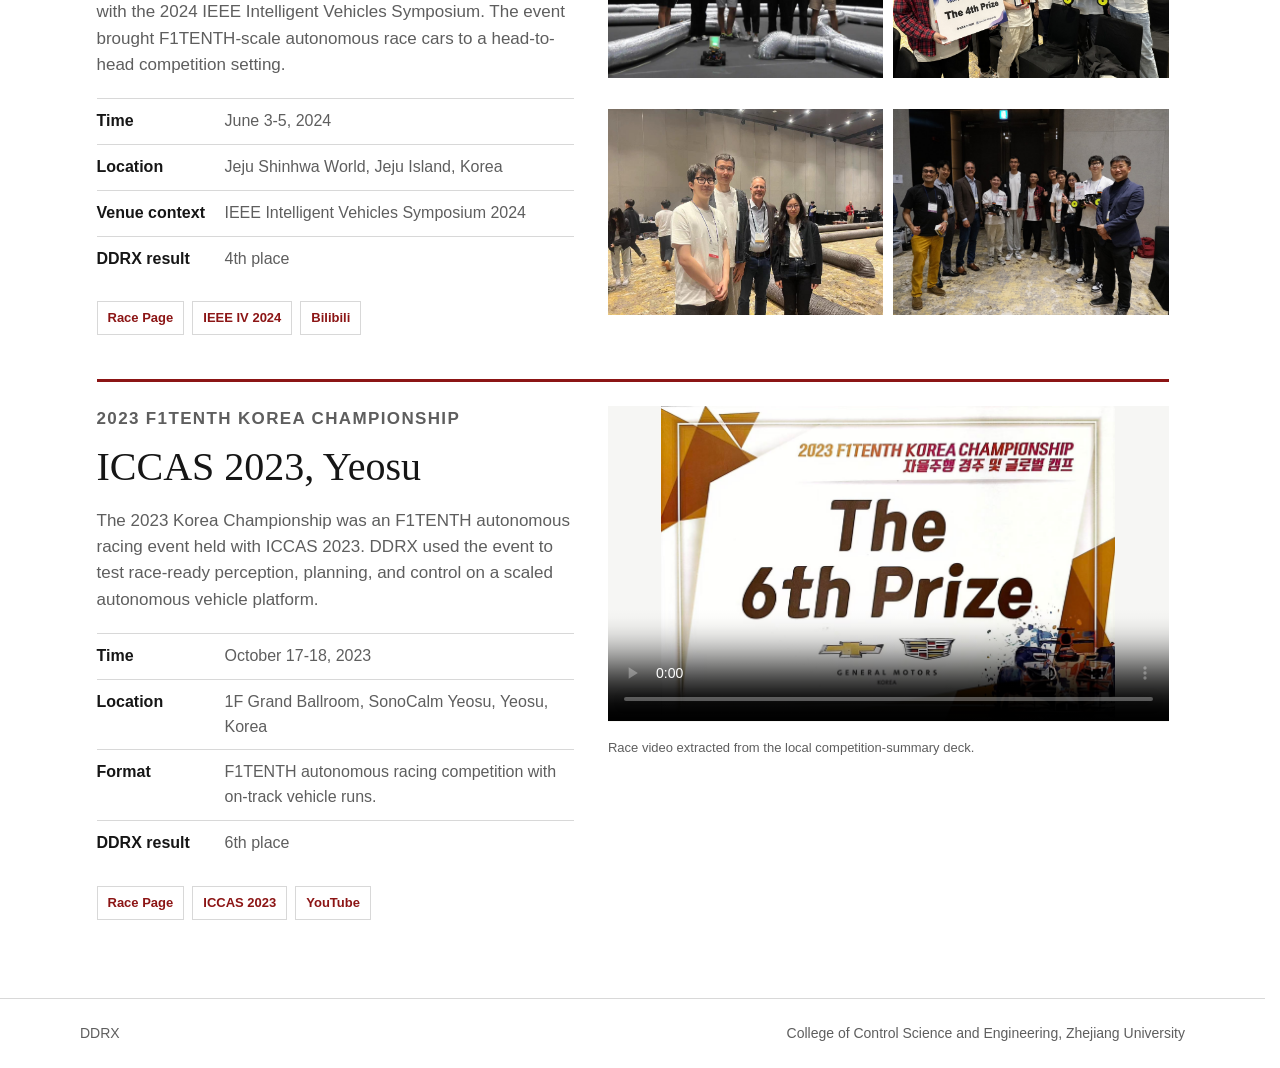
==== commit 7b8acad5: "Add IFAC 2026 RoboRacer media" ====
--- a/competitions.html
+++ b/competitions.html
@@ -87,14 +87,24 @@
             <div class="paper-links">
               <a href="https://2026ifac-roboracer.com/en/index.html" target="_blank" rel="noreferrer">Race Page</a>
               <a href="https://www.ifac2026.org/" target="_blank" rel="noreferrer">IFAC 2026</a>
+              <a href="https://www.bilibili.com/video/BV1KRYN62EDn/" target="_blank" rel="noreferrer">Bilibili</a>
             </div>
           </div>
           <div class="competition-media">
-            <div class="activity-gallery ifac-gallery">
-              <img src="assets/images/competitions/ifac-2026/ifac-2026-01.jpg" alt="DDRX team at the IFAC 2026 RoboRacer award ceremony">
-              <img src="assets/images/competitions/ifac-2026/ifac-2026-02.jpg" alt="DDRX autonomous race car on the IFAC 2026 RoboRacer track">
-              <img src="assets/images/competitions/ifac-2026/ifac-2026-03.jpg" alt="DDRX team members during the IFAC 2026 RoboRacer event">
-              <img src="assets/images/competitions/ifac-2026/ifac-2026-04.jpg" alt="DDRX team group photo at IFAC 2026 RoboRacer">
+            <video controls preload="metadata" poster="assets/images/competitions/ifac-2026/ifac-2026-award-2nd.jpg">
+              <source src="assets/videos/competitions/ifac-2026/ifac-2026-race-video.mp4" type="video/mp4">
+            </video>
+            <div class="ifac-photo-carousel" role="region" aria-label="IFAC 2026 RoboRacer competition photos" tabindex="0">
+              <div class="ifac-photo-track">
+                <img src="assets/images/competitions/ifac-2026/ifac-2026-01.jpg" alt="DDRX team at the IFAC 2026 RoboRacer award ceremony">
+                <img src="assets/images/competitions/ifac-2026/ifac-2026-02.jpg" alt="DDRX autonomous race car on the IFAC 2026 RoboRacer track">
+                <img src="assets/images/competitions/ifac-2026/ifac-2026-03.jpg" alt="DDRX team members during the IFAC 2026 RoboRacer event">
+                <img src="assets/images/competitions/ifac-2026/ifac-2026-04.jpg" alt="DDRX team group photo at IFAC 2026 RoboRacer">
+                <img src="assets/images/competitions/ifac-2026/ifac-2026-01.jpg" alt="" aria-hidden="true">
+                <img src="assets/images/competitions/ifac-2026/ifac-2026-02.jpg" alt="" aria-hidden="true">
+                <img src="assets/images/competitions/ifac-2026/ifac-2026-03.jpg" alt="" aria-hidden="true">
+                <img src="assets/images/competitions/ifac-2026/ifac-2026-04.jpg" alt="" aria-hidden="true">
+              </div>
             </div>
           </div>
         </article>
--- a/assets/css/styles.css
+++ b/assets/css/styles.css
@@ -773,6 +773,10 @@
   gap: 26px;
   margin-bottom: 18px;
   padding: 18px 0 20px;
+  border-top: 1px solid var(--color-line);
+}
+
+.publication:first-of-type {
   border-top: 0;
 }
 
@@ -984,6 +988,54 @@
   background: var(--color-soft);
 }
 
+.ifac-photo-carousel {
+  width: 100%;
+  margin-top: 14px;
+  overflow: hidden;
+  background: var(--color-soft);
+  outline: 0;
+}
+
+.ifac-photo-carousel:focus-visible {
+  outline: 2px solid var(--color-accent);
+  outline-offset: 3px;
+}
+
+.ifac-photo-track {
+  display: flex;
+  width: 400%;
+  animation: ifac-photo-scroll 32s linear infinite;
+}
+
+.ifac-photo-carousel:hover .ifac-photo-track,
+.ifac-photo-carousel:focus-within .ifac-photo-track {
+  animation-play-state: paused;
+}
+
+.ifac-photo-track img {
+  flex: 0 0 12.5%;
+  width: 12.5%;
+  aspect-ratio: 4 / 3;
+  object-fit: cover;
+  background: var(--color-soft);
+}
+
+@keyframes ifac-photo-scroll {
+  from {
+    transform: translateX(0);
+  }
+
+  to {
+    transform: translateX(-50%);
+  }
+}
+
+@media (prefers-reduced-motion: reduce) {
+  .ifac-photo-track {
+    animation: none;
+  }
+}
+
 .competition-media > img {
   width: 100%;
   aspect-ratio: 16 / 9;
@@ -1259,6 +1311,20 @@
   border-top: 1px solid var(--color-line);
   color: var(--color-muted);
   font-size: 14px;
+}
+
+.visitor-country-counter {
+  margin-top: 24px;
+}
+
+.visitor-country-counter a {
+  display: inline-block;
+}
+
+.visitor-country-counter img {
+  display: block;
+  max-width: 100%;
+  height: auto;
 }
 
 /* Responsive */
